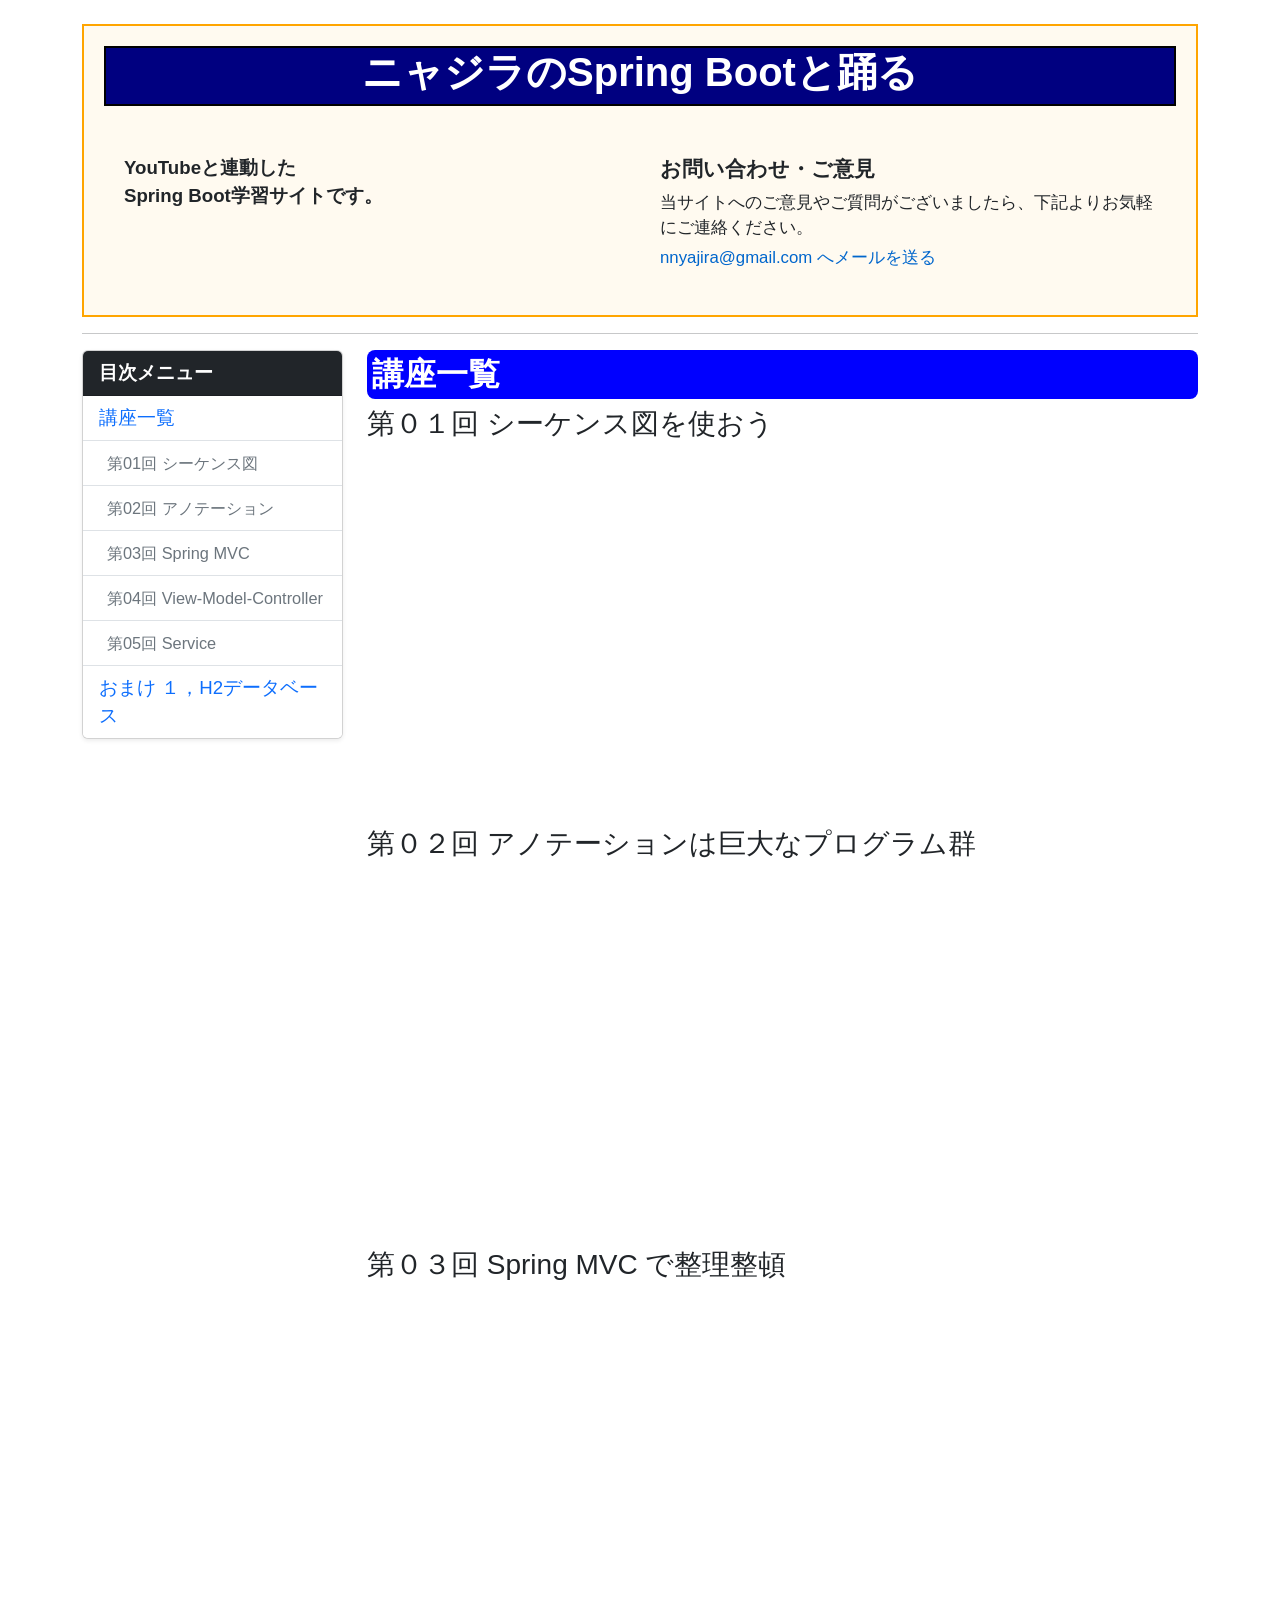
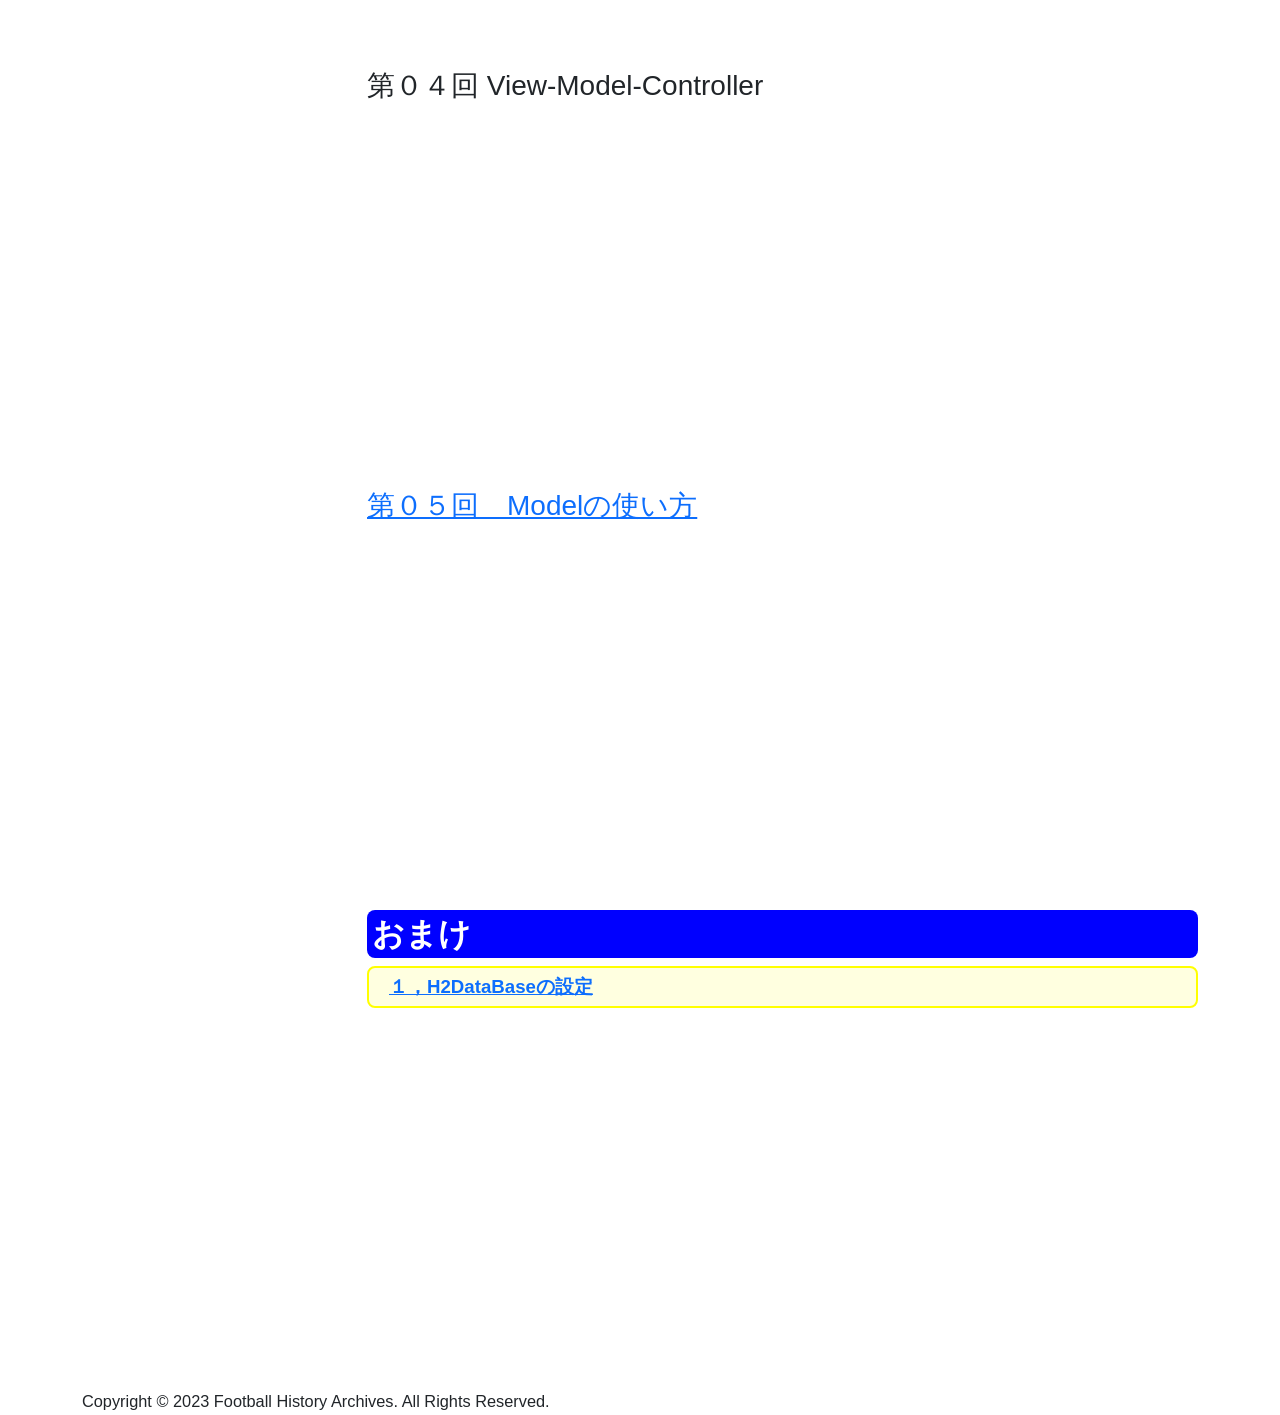
==== index.html @ a79d27ae "2026110506" ====
<!DOCTYPE html>
<html lang="ja">

<head>
	<!-- Google tag (gtag.js) -->
	<script async src="https://www.googletagmanager.com/gtag/js?id=G-5FMX1YD2TC"></script>
	<script>
		window.dataLayer = window.dataLayer || [];
		function gtag(){dataLayer.push(arguments);}
		gtag('js', new Date());
		
		gtag('config', 'G-5FMX1YD2TC');
	</script>

	<meta charset="UTF-8">
    <meta name="description" content="初心者向けSpring Boot学習サイト。YouTube動画と連動して、シーケンス図やアノテーション、Spring MVCなどを分かりやすく解説します。">
    <meta name="viewport" content="width=device-width, initial-scale=1.0">

    <title>ニャジラのSpring Bootと踊る</title>

    <!-- Bootstrap -->
    <link
        href="https://cdn.jsdelivr.net/npm/bootstrap@5.3.3/dist/css/bootstrap.min.css"
        rel="stylesheet">

    <!-- 自作CSS -->
    <link rel="stylesheet" href="CSS/style01.css">
	<link rel="stylesheet" href="./CSS/explanationDesign.css">
</head>

<body>
    <div class="container mt-4">
        <!-- 表題 -->
        <header>
			<div class="title-box">
				<h1><b>ニャジラのSpring Bootと踊る</b></h1>
			</div><br>
			<div class="header_container">
				<div class="box left-box">
					<b>YouTubeと連動した<br>
						Spring Boot学習サイトです。</b>
				</div>
				<div class="box right-box">
					<div class="header-box">
						<!-- 右端に配置するボックス -->
						<div class="contact-area">
							<b>お問い合わせ・ご意見</b>
							<p>当サイトへのご意見やご質問がございましたら、下記よりお気軽にご連絡ください。</p>
							<p>
								<a href="mailto:nnyajira@gmail.com?subject=%E3%81%8A%E5%95%8F%E3%81%8B%E3%81%84%E5%90%88%E3%82%8F%E3%81%9B&body=%E3%83%9F%E3%81%94%E6%84%8F%E8%A6%8B%E3%82%92%E3%81%8A%E6%9B%B8%E3%81%8F%E3%81%8F%E3%81%A0%E3%81%95%E3%81%84">
								nnyajira@gmail.com へメールを送る
								</a>
							</p>
						</div>
					</div>
				</div>
			</div>
        </header>

        <hr>

        <!-- ▼ ここから2カラムレイアウトに変更 -->
        <div class="row">
            
            <!-- 【左側】サイドメニュー -->
            <div class="col-md-3 mb-4">
                <div class="card shadow-sm">
                    <div class="card-header bg-dark text-white">
                        <b>目次メニュー</b>
                    </div>
                    <ul class="list-group list-group-flush">
                        <li class="list-group-item"><a href="#lectures" class="text-decoration-none">講座一覧</a></li>
                        <li class="list-group-item ps-4"><small><a href="#ch1" class="text-decoration-none text-secondary">第01回 シーケンス図</a></small></li>
                        <li class="list-group-item ps-4"><small><a href="#ch2" class="text-decoration-none text-secondary">第02回 アノテーション</a></small></li>
                        <li class="list-group-item ps-4"><small><a href="#ch3" class="text-decoration-none text-secondary">第03回 Spring MVC</a></small></li>
                        <li class="list-group-item ps-4"><small><a href="#ch4" class="text-decoration-none text-secondary">第04回 View-Model-Controller</a></small></li>
                        <li class="list-group-item ps-4"><small><a href="#ch5" class="text-decoration-none text-secondary">第05回 Service</a></small></li>
                        <li class="list-group-item"><a href="#extra" class="text-decoration-none">おまけ １，H2データベース</a></li>
                    </ul>
                </div>
            </div>

            <!-- 【右側】メインコンテンツ -->
            <div class="col-md-9">
                <div id="lectures">
                    <h2>講座一覧</h2>
                </div>

                <!-- 第01回 -->
                <div id="ch1">
                    <h3>第０１回  シーケンス図を使おう</h3>
                </div>
                <div>
                    <iframe width="560" height="315" src="https://www.youtube.com/embed/RF5SIMBWXgU" ...></iframe>
                </div><br><br>

                <!-- 第02回 -->
                <div id="ch2">
                    <h3>第０２回  アノテーションは巨大なプログラム群</h3>
                </div>
                <div>
                    <iframe width="560" height="315" src="https://www.youtube.com/embed/nE-740JDSBc" ...></iframe>
                </div><br><br>

                <!-- 第03回 -->
                <div id="ch3">
                    <h3>第０３回  Spring MVC で整理整頓</h3>
                </div>
                <div>
                    <iframe width="560" height="315" src="https://www.youtube.com/embed/kfCO4gES_y4" ...></iframe>
                </div><br><br>

                <!-- 第04回 -->
                <div id="ch4">
                    <h3>第０４回 View-Model-Controller</h3>
                </div>
                <div>
                    <iframe width="560" height="315" src="https://www.youtube.com/embed/qQiJW4dEfhY" ...></iframe>
                </div><br><br>

                <!-- 第05回 -->
                <div id="ch5">
                    <h3><a href="Chapter5/sample05.html">第０５回　Modelの使い方</a></h3>
                </div>
                <div>
                    <iframe width="560" height="315" src="https://www.youtube.com/embed/Gpr7pHsomS8" ...></iframe>
                </div><br><br>

                <!-- おまけ -->
                <div id="extra">
                    <h2>おまけ</h2>
                </div>
                <div class="flowNormal-yellow">
                    <a href="H2DataBase/H2Database.html">１，H2DataBaseの設定</a>
                </div>
                <div>
                    <iframe width="560" height="315" src="https://www.youtube.com/embed/YrC6pVGOn0Y" ...></iframe>
                </div><br><br>

            </div>

        </div>
        <!-- ▲ 2カラムレイアウトここまで -->

        <!-- ページの一番下（お問い合わせ欄） -->
        <footer>
            <small>
                Copyright © 2023 Football History Archives. All Rights Reserved.
            </small>
        </footer>
    </div>
</body>
</html>
---- CSS/style01.css ----
/*******************************************************************************
 *  全体のデザイン
 ******************************************************************************/
/*----------------------------------------------------------------------------------
* ページ全体のデザイン
*----------------------------------------------------------------------------------*/
body {
    font-family: "メイリオ", Meiryo, sans-serif;
    font-size: 14pt;
}

/*----------------------------------------------------------------------------------
* ヘッダーのデザイン
*----------------------------------------------------------------------------------*/
header {
    background-color:floralwhite;/* 背景色 */
    border: 2px solid orange;    /* 例：太さ 2px / 実線 / 黒色 */
    padding: 20px;
    width: 100%;
}

        /* ボックス（コンテナ） */
        .header-box {
            max-width: 1200px;        /* ボックスの最大幅（任意で調整してください） */
            margin: 0 auto;                /* 左右中央に配置 */
            display: flex;                     /* 内部の要素を横並びにする */
            justify-content: flex-end;  /* 中身を右端に寄せる */
            align-items: flex-start;      /* 上揃えにする場合 */
        }

        /* お問い合わせコンテンツ部分のスタイル調整（必要に応じて） */
        .contact-area {
            text-align: left; /* テキスト自体は左揃えにする場合 */
        }

        .contact-area b {
            font-size: 1.1em;
        }

        .contact-area p {
            margin: 5px 0;
            font-size: 0.9em;
        }

        .contact-area a {
            color: #0066cc;
            text-decoration: none;
        }

        .contact-area a:hover {
            text-decoration: underline;
        }

/*----------------------------------------------------------
 *  Box二等分　ボックスの中にボックスを並列して置く
 *---------------------------------------------------------*/
    /* 親コンテナ */
    .header_container {
        display: flex; /* 横並びにする */
        width: 100%;   /* 横幅いっぱいに広げる */
        /*border: 1px solid #ccc; /* 枠線（確認用） */
    }

    /* 左右のボックス共通設定 */
    .box {
        flex: 1;       /* 均等に二等分する */
        padding: 20px; /* 余白 */
        box-sizing: border-box; /* パディングを含めて幅を計算 */
    }

    /* 左のボックス（左詰め） */
    .left-box {
        text-align: left;
        /*background-color: RED; /* 背景色（確認用） */
    }

    .left-box-Blue {
        text-align: left;
        font-weight: bold; /* フォントを太字にする */
        color: blue;       /* 文字色を青にする */
        /*background-color: RED; /* 背景色（確認用） */
    }

    /* 右のボックス（右詰め） */
    .right-box {
        text-align: right;
        /*background-color: BLUE; /* 背景色（確認用） */
    }

/*----------------------------------------------------------
 *  Boxの回りの線　検証用
 *---------------------------------------------------------*/
/* 表題Box */
.title-box {
    background-color:navy;      /* 背景色 */
    color: white;               /* 文字色を青に指定 */
    font-size: 30pt;              /* 文字サイズを16pxに指定 */
    text-align: center;           /* センタリング */
    border: 2px solid #000000;  /* 例：太さ 2px / 実線 / 黒色 */
    width: 100%;                   /* 横幅を100%に指定 */
}

/* 回数Box */
.numberOfTimesBox {
    background-color:aqua;       /* 背景色 */
    color: black;                /* 文字色を黒に指定 */
    font-size: 20pt;                /* 文字サイズを16pxに指定 */
    text-align: left;               /* 左揃え */
    border: 2px solid blue;       /* 例：太さ 2px / 実線 / 青色 */
    width: 100%;                    /* 横幅を100%に指定 */
}

/* CSS */
.profile-thumb {
    width: 150px;
    height: 150px;
    object-fit: cover; /* 画像を歪ませずに指定サイズに収めるプロパティ */
}

/*h2*/
h2{
    background-color: Blue;
    color: White ;
    font-weight: bold;
    padding: 5px;
    border-radius: 8px;
}

/*-----------------------------------------------------------------------------
 *見出し
 *----------------------------------------------------------------------------*/
/*midasi2*/
.midasi2{
    font-size: 20px;
    background-color: cyan;
    color: black;
    font-weight: bold;
    padding: 5px;
    border-radius: 8px;
}

/* midasi2BlueBox */
.midasi2BlueBox{
    font-size: 20px;
    border: solid 3px blue; /*線*/
    border-radius: 8px;
    background-color: lightcyan;
    color: black;
    font-weight: bold;
    padding: 5px;
    margin-top: 20px;    /* 上の空白 */
}

/*midasi2-1*/
.midasimidasi2-1{
    font-size: 20px;
    border: solid 3px Red; /*線*/
    border-radius: 8px;
    background-color: pink;
    color: black;
    font-weight: bold;
    padding: 5px;
    margin-top: 20px;    /* 上の空白 */
}

/*midasi2Red*/
.midasiRed{
    font-size: 30px;
    border: solid 3px Red; /*線*/
    border-radius: 8px;
    background-color: pink;
    color: black;
    font-weight: bold;
    padding: 5px 0px 5px 20px;
    margin: 5px 0px 0px 5px;    /* 上の空白 */
}

/*midasi3*/
.midasi3{
    font-size: 20px;
    border: solid 3px yellow; /*線*/
    border-radius: 8px;
    background-color: lightyellow;
    color: black;
    font-weight: bold;
    padding: 5px;
    margin-top: 20px;    /* 上の空白 */
}

.midasi3Yellow{
    font-size: 20px;
    border: solid 3px yellow; /*線*/
    border-radius: 8px;
    background-color: lightyellow;
    color: black;
    font-weight: bold;
    padding: 5px;
}

/*midasi4*/
.midasi4{
    font-size: 20px;
    border: solid 3px Green; /*線*/
    border-radius: 8px;
    background-color: honeydew;
    color: black;
    font-weight: bold;
    padding: 5px;
    margin-top: 20px;    /* 上の空白 */
}

/*--------------------------------------------------------------------------------
 *ボックス
 *----------------------------------------------------------------------------*/
/*Box 赤*/
.box_red{
    border: 3px solid Red;
    background-color: floralwhite;
    font-size: 20px;
    color: Red ;
    font-weight: bold;
    padding: 5px;
    border-radius: 8px;
}

/*Box グレー*/
.box_gray{
    border: 3px solid Gray;
    background-color: whitesmoke;
    color: Black ;
    padding: 10px 0px 10px 20px;
    font-size: 12pt;
    border-radius: 8px;
}

/*ノーマルボックス*/
.box_normal{
    background-color: ivory;
    color: black;
    padding: 5px;
}

.box_textnormal{
    background-color: ivory;
    color: black;
    margin-top:5px;
    padding: 20px;
}

/* ボックス内の文字を小さくする*/
.box_mozisyou{
    font-size: 10pt;              /* 文字サイズを16pxに指定 */
    background-color: ivory;
    color: black;
    margin-top:5px;
    padding: 20px;
}

.box_Scenario{
    background-color: lightcyan;
    color: black;
    margin-top:5px;
    padding: 20px;
}

/*ノーマルボックス　写真中央*/
.box_normal_IMG{
    /* 👇ここが真ん中寄せの指定 */
    display: flex;
    justify-content: center; /* 左右の真ん中 */
    align-items: center;     /* 上下の真ん中 */
    background-color: ivory;
    padding: 5px;
}

/*-----------------------------------------------------------------------------------
 *写真
 *---------------------------------------------------------------------------------*/
.my-photo {
    border: 1px solid Black;
    width: 300px;            /* 横幅を300pxに固定 */
    height: auto;             /* 高さは比率に合わせて自動調整 */
    border-radius: 10px; /* お好みで角を丸くするなどの装飾も可能 */
}

.my-photo1200 {
    border: 1px solid Black;
    width: 1200px;            /* 横幅を1200pxに固定 */
    height: auto;             /* 高さは比率に合わせて自動調整 */
    border-radius: 10px; /* お好みで角を丸くするなどの装飾も可能 */
}
---- CSS/explanationDesign.css ----
/*============================================================
 * 解説などのボックスのデザイン
 *===========================================================*/

/*----------------------------------------*/
/* simple-box*/
/*--------------------------------------*/
.simple-box {
  border: 2px solid #3b82f6;        /* 枠線の太さ、種類、色 */
  background-color: lightyellow;    /* 背景色 */
  padding: 5px 20px;                  /* 内側の余白 */
  border-radius: 8px;                 /* 角丸 */
  color: #1e293b;                   /* 文字色 */
  font-size: 20px;                    /* フォントサイズ　10Point */
}

/*----------------------------------------*/
/* simple-box02*/
/*--------------------------------------*/
.simple-box02 {
  color: #1e293b;                 /* 文字色 */

  border: 2px solid #3b82f6;      /* 枠線の太さ、種類、色 */
  background-color: lightyellow;  /* 背景色 */
  
  padding: 10px 0 10px 10px;        /*ボックスの中のスペース  */
  margin : 10px 0;                  /*  ボックスの外の上下に10px空ける  */

  border-radius: 8px;               /* 角丸 */
}

/*----------------------------------------
 * program-box
 *--------------------------------------*/
.program-box {
  border: 2px solid #3b82f6;      /* 枠線の太さ、種類、色 */
  background-color: lightyellow;  /* 背景色 */
  padding: 10px 0px 10px 20px;     /* 内側の余白 */
  border-radius: 8px;               /* 角丸 */
  font-family: "BIZ UDGothic", "Consolas", "Courier New", monospace;
  font-size: 14pt;                  /* フォントサイズ */
}

 /*----------------------------------------
 * flow-box
 *--------------------------------------*/
.flow-box {
  border: 2px solid #3b82f6;      /* 枠線の太さ、種類、色 */
  background-color: aliceblue;    /* 背景色 */
  padding: 20px;                    /* 内側の余白 */
  border-radius: 8px;               /* 角丸 */
  color: #1e293b;                 /* 文字色 */
  font-size: 19px;                /* フォントサイズ　10Point */
}

.flow8pt-box {
  border: 2px solid #3b82f6;      /* 枠線の太さ、種類、色 */
  background-color: aliceblue;    /* 背景色 */
  padding: 20px;                    /* 内側の余白 */
  border-radius: 8px;               /* 角丸 */
  color: #1e293b;                 /* 文字色 */
  font-size: 11px;                /* フォントサイズ　10Point */
}

.flow9pt-box {
  border: 2px solid #3b82f6;      /* 枠線の太さ、種類、色 */
  background-color: aliceblue;    /* 背景色 */
  padding: 20px;                    /* 内側の余白 */
  border-radius: 8px;               /* 角丸 */
  color: #1e293b;                 /* 文字色 */
  font-size: 12px;                /* フォントサイズ　10Point */
}

.flowNormal-box {
  border: 2px solid #3b82f6;      /* 枠線の太さ、種類、色 */
  background-color: aliceblue;    /* 背景色 */
  padding: 10px;                    /* 内側の余白 */
  border-radius: 8px;               /* 角丸 */
  color: #1e293b;                 /* 文字色 */
}

/*** Gray Box ***/
.flowNormal-Graybox {
  border: 2px solid gray;         /* 枠線の太さ、種類、色 */
  background-color: lightgray;    /* 背景色 */
  padding: 10px;                    /* 内側の余白 */
  margin: 10px;                     /*  ボックスの外の上下に10px空ける  */
  border-radius: 8px;               /* 角丸 */
  color: #1e293b;                 /* 文字色 */
}

/*----------------------------------------
 * 青のボックス
 *--------------------------------------*/
.bluebox {
  border: 2px solid #3b82f6;      /* 枠線の太さ、種類、色 */
  background-color: aliceblue;    /* 背景色 */
  padding: 5px;                     /* 内側の余白 */
  border-radius: 8px;               /* 角丸 */
  color: #1e293b;                 /* 文字色 */
  font-weight: bold;
  font-size: 16pt;                  /* フォントサイズ　10Point */
}

/*----------------------------------------
 * 緑のボックス
 *--------------------------------------*/
.flowNormal-greenbox {
  border: 2px solid green;      /* 枠線の太さ、種類、色 */
  background-color: honeydew;    /* 背景色 */
  padding: 10px;                    /* 内側の余白 */
  border-radius: 8px;               /* 角丸 */
  color: #1e293b;                 /* 文字色 */
}

/*----------------------------------------
 * 黄色のボックス
 *--------------------------------------*/
.flowNormal-yellow {
  border: 2px solid yellow;       /* 枠線の太さ、種類、色 */
  background-color: lightyellow;  /* 背景色 */
  padding: 5px 5px 5px 20px;        /* 内側の余白 */
  border-radius: 8px;               /* 角丸 */
  color: Black;                   /* 文字色 */
  font-weight: bold;
}

/*============================================================
 * 文字装飾
 *===========================================================*/
/* 文字赤 */
 .red-bold-text {
  color: red;        /* 文字色を赤にする */
  font-weight: bold; /* 文字を太字にする */
}

/* 文字青 */
 .blue-bold-text {
  color: blue;        /* 文字色を赤にする */
  font-weight: bold; /* 文字を太字にする */
}

/* 文字緑 */
 .green-bold-text {
  color: green;        /* 文字色を赤にする */
  font-weight: bold; /* 文字を太字にする */
}
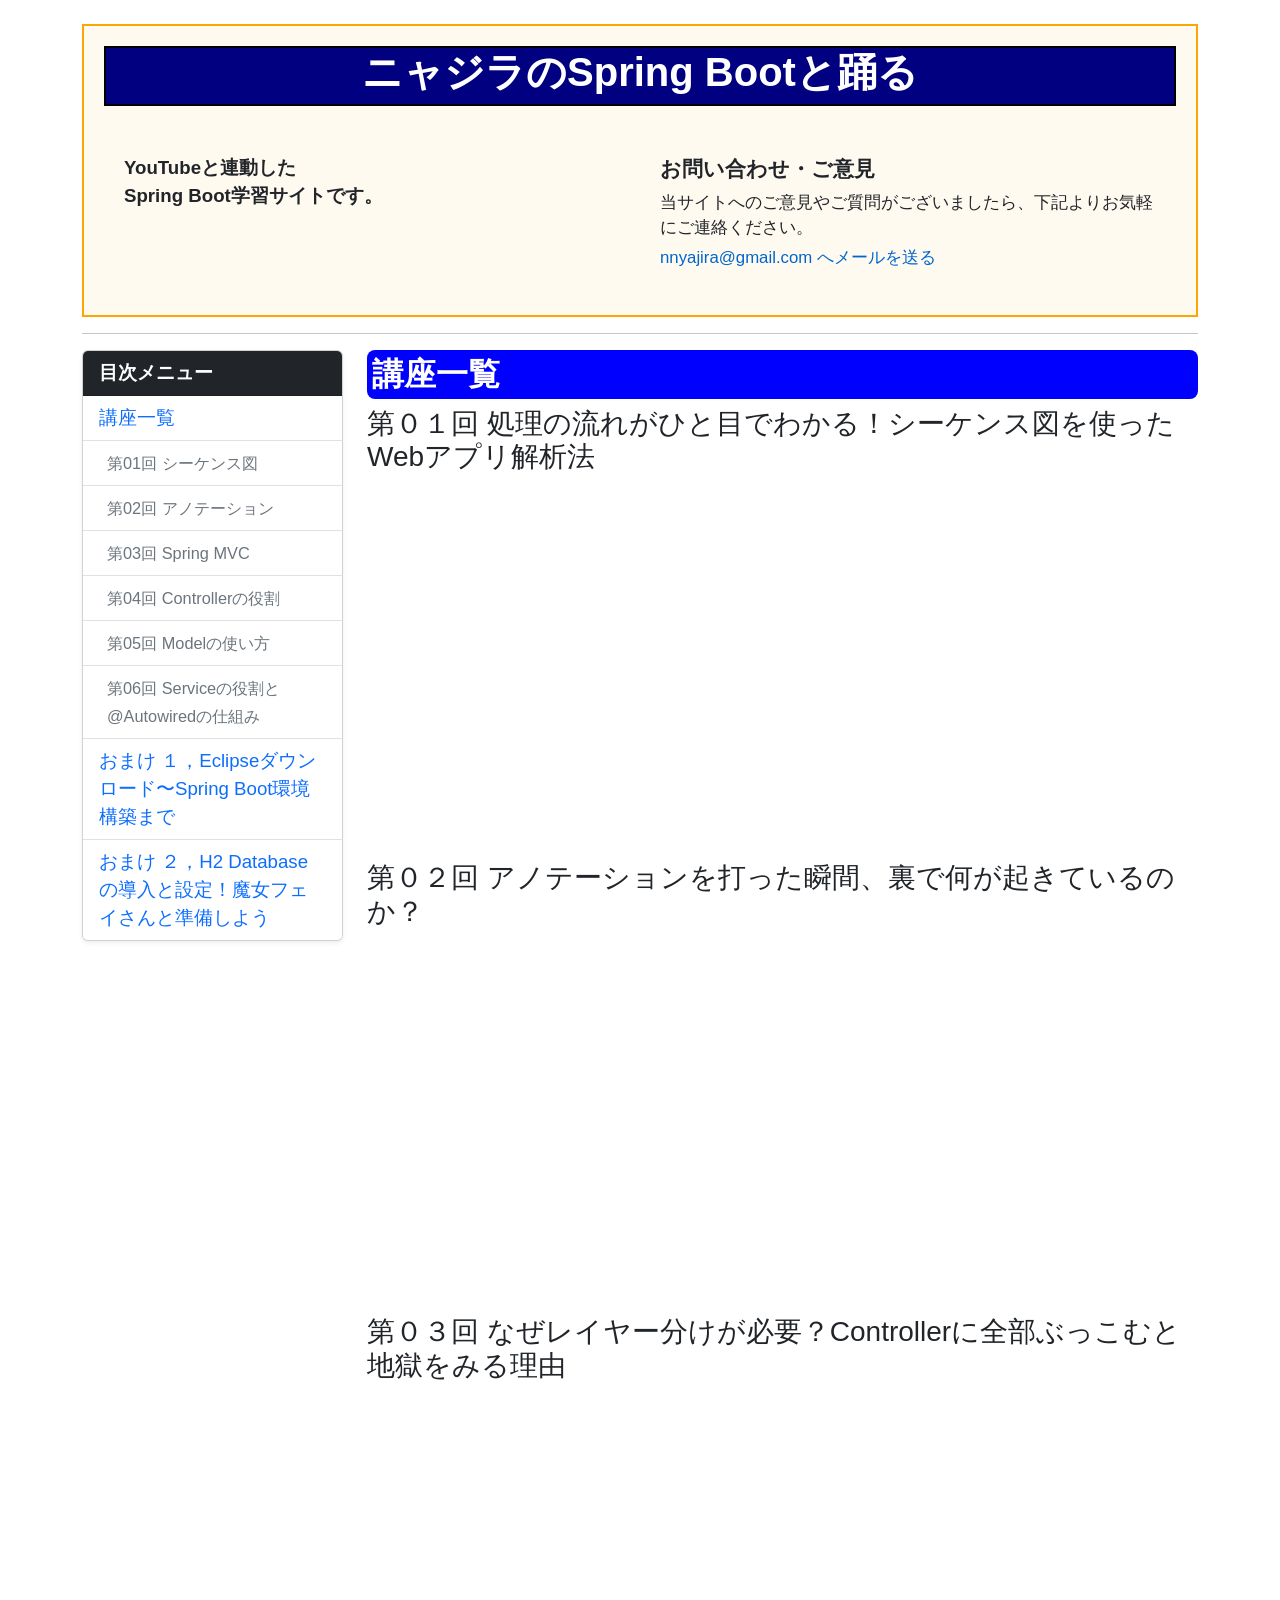
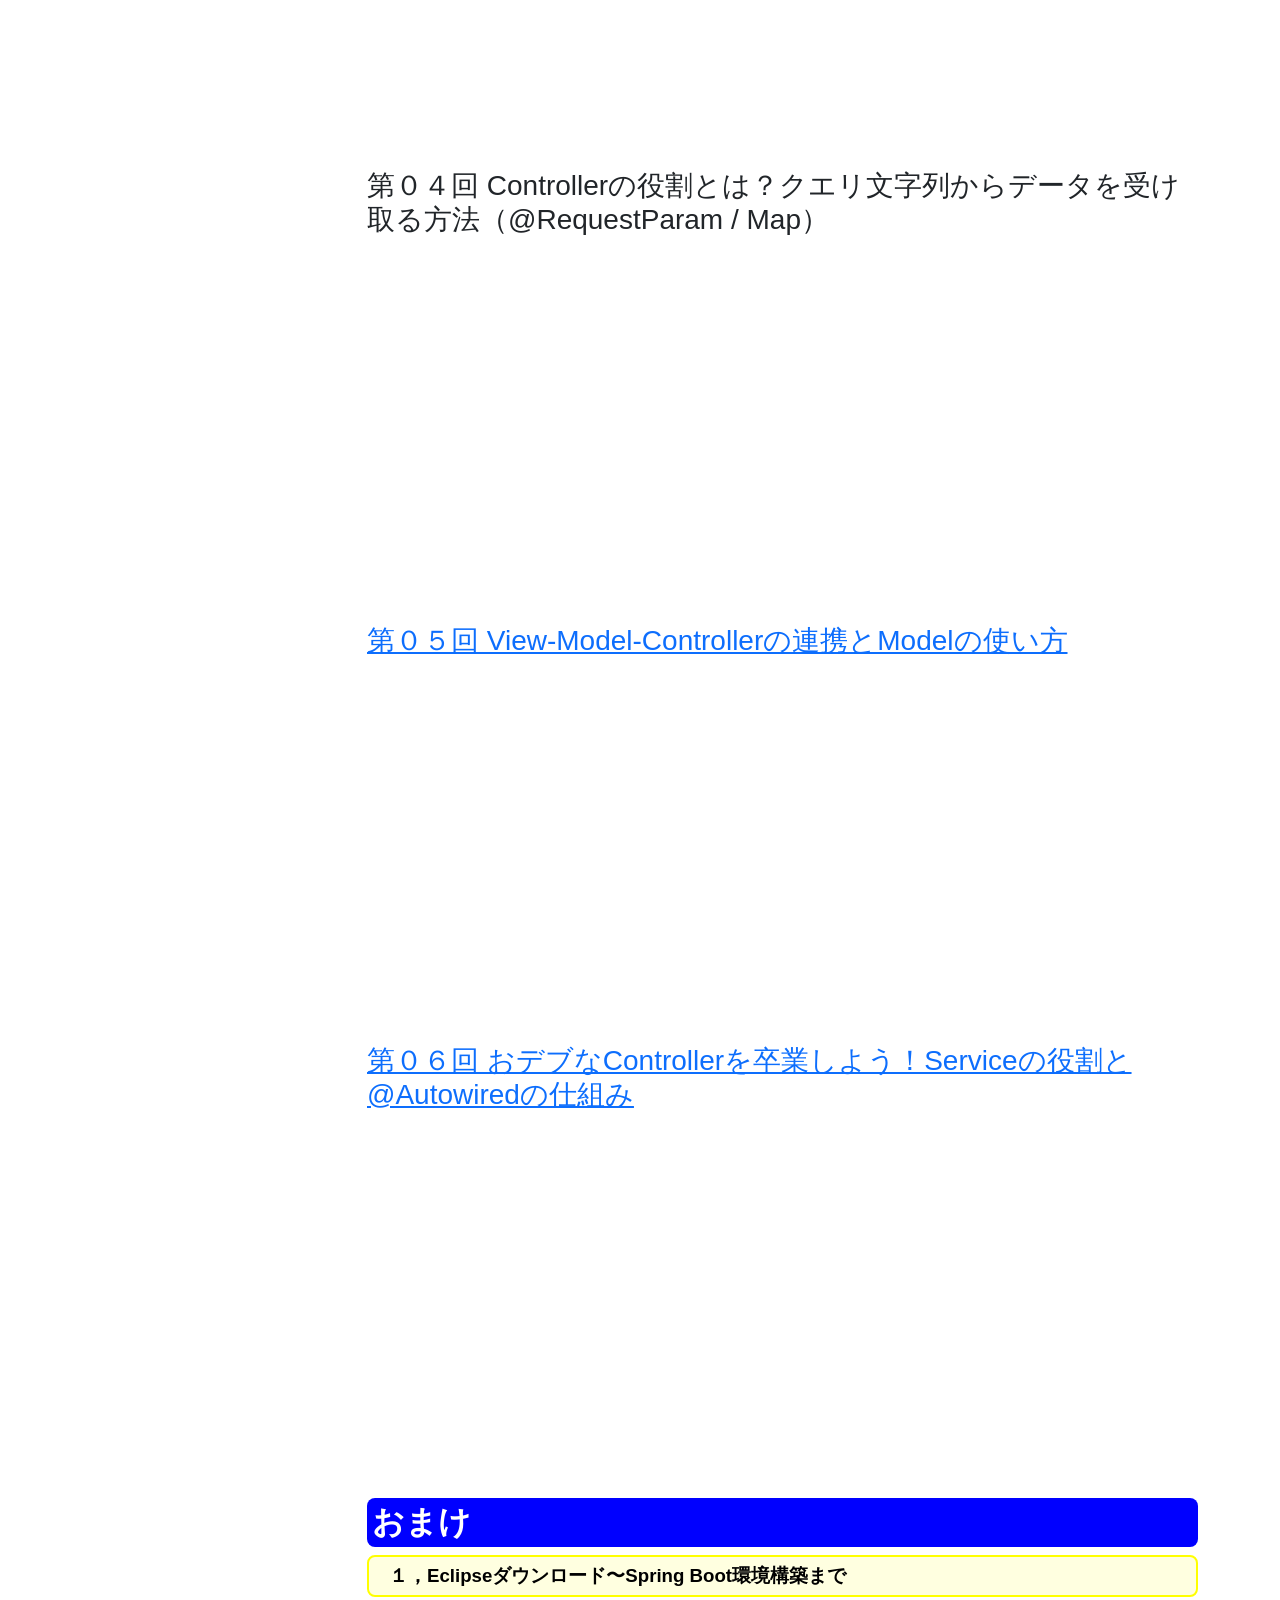
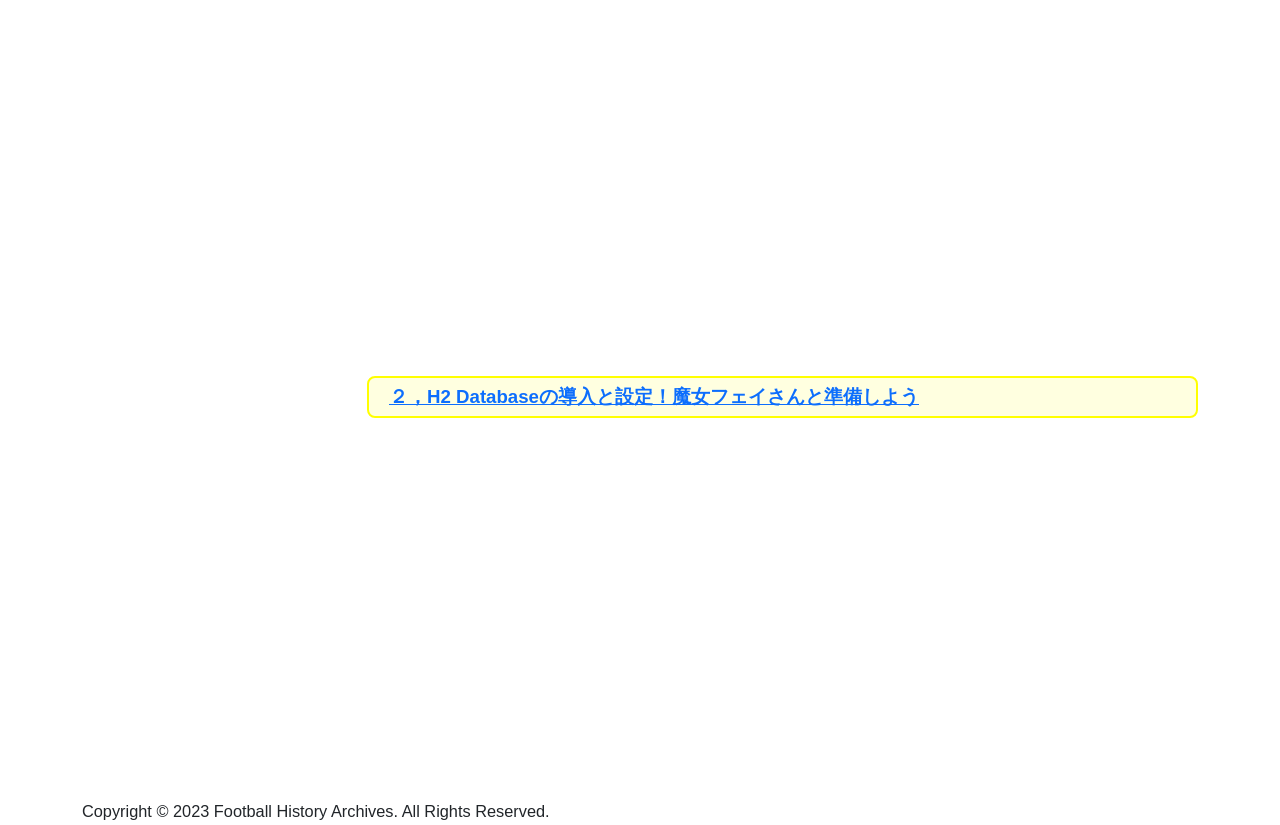
==== commit 4d878c1e: "2026110506" ====
--- a/index.html
+++ b/index.html
@@ -73,9 +73,11 @@
                         <li class="list-group-item ps-4"><small><a href="#ch1" class="text-decoration-none text-secondary">第01回 シーケンス図</a></small></li>
                         <li class="list-group-item ps-4"><small><a href="#ch2" class="text-decoration-none text-secondary">第02回 アノテーション</a></small></li>
                         <li class="list-group-item ps-4"><small><a href="#ch3" class="text-decoration-none text-secondary">第03回 Spring MVC</a></small></li>
-                        <li class="list-group-item ps-4"><small><a href="#ch4" class="text-decoration-none text-secondary">第04回 View-Model-Controller</a></small></li>
-                        <li class="list-group-item ps-4"><small><a href="#ch5" class="text-decoration-none text-secondary">第05回 Service</a></small></li>
-                        <li class="list-group-item"><a href="#extra" class="text-decoration-none">おまけ １，H2データベース</a></li>
+                        <li class="list-group-item ps-4"><small><a href="#ch4" class="text-decoration-none text-secondary">第04回 Controllerの役割</a></small></li>
+                        <li class="list-group-item ps-4"><small><a href="#ch5" class="text-decoration-none text-secondary">第05回 Modelの使い方</a></small></li>
+                        <li class="list-group-item ps-4"><small><a href="#ch6" class="text-decoration-none text-secondary">第06回 Serviceの役割と@Autowiredの仕組み</a></small></li>
+                        <li class="list-group-item"><a href="#extra1" class="text-decoration-none">おまけ １，Eclipseダウンロード〜Spring Boot環境構築まで</a></li>
+                        <li class="list-group-item"><a href="#extra2" class="text-decoration-none">おまけ ２，H2 Databaseの導入と設定！魔女フェイさんと準備しよう</a></li>
                     </ul>
                 </div>
             </div>
@@ -88,7 +90,7 @@
 
                 <!-- 第01回 -->
                 <div id="ch1">
-                    <h3>第０１回  シーケンス図を使おう</h3>
+                    <h3>第０１回  処理の流れがひと目でわかる！シーケンス図を使ったWebアプリ解析法</h3>
                 </div>
                 <div>
                     <iframe width="560" height="315" src="https://www.youtube.com/embed/RF5SIMBWXgU" ...></iframe>
@@ -96,7 +98,7 @@
 
                 <!-- 第02回 -->
                 <div id="ch2">
-                    <h3>第０２回  アノテーションは巨大なプログラム群</h3>
+                    <h3>第０２回  アノテーションを打った瞬間、裏で何が起きているのか？</h3>
                 </div>
                 <div>
                     <iframe width="560" height="315" src="https://www.youtube.com/embed/nE-740JDSBc" ...></iframe>
@@ -104,7 +106,7 @@
 
                 <!-- 第03回 -->
                 <div id="ch3">
-                    <h3>第０３回  Spring MVC で整理整頓</h3>
+                    <h3>第０３回  なぜレイヤー分けが必要？Controllerに全部ぶっこむと地獄をみる理由</h3>
                 </div>
                 <div>
                     <iframe width="560" height="315" src="https://www.youtube.com/embed/kfCO4gES_y4" ...></iframe>
@@ -112,26 +114,43 @@
 
                 <!-- 第04回 -->
                 <div id="ch4">
-                    <h3>第０４回 View-Model-Controller</h3>
+                    <h3>第０４回 Controllerの役割とは？クエリ文字列からデータを受け取る方法（@RequestParam / Map）</h3>
+                </div>
+                <div>
+                    <iframe width="560" height="315" src="https://www.youtube.com/embed/e11XZj2pjyY"></iframe>
+                </div><br><br>
+
+                <!-- 第05回 -->
+                <div id="ch5">
+                    <h3><a href="Chapter5/sample05.html">第０５回 View-Model-Controllerの連携とModelの使い方</a></h3>
                 </div>
                 <div>
                     <iframe width="560" height="315" src="https://www.youtube.com/embed/qQiJW4dEfhY" ...></iframe>
                 </div><br><br>
 
-                <!-- 第05回 -->
-                <div id="ch5">
-                    <h3><a href="Chapter5/sample05.html">第０５回　Modelの使い方</a></h3>
+                <!-- 第06回 -->
+                <div id="ch6">
+                    <h3><a href="Chapter6/chapter06.html">第０６回 おデブなControllerを卒業しよう！Serviceの役割と@Autowiredの仕組み</a></h3>
                 </div>
                 <div>
                     <iframe width="560" height="315" src="https://www.youtube.com/embed/Gpr7pHsomS8" ...></iframe>
                 </div><br><br>
 
                 <!-- おまけ -->
-                <div id="extra">
-                    <h2>おまけ</h2>
-                </div>
+                <h2>おまけ</h2>
+
+                <div id="extra1">
+                    <div class="flowNormal-yellow">
+                        １，Eclipseダウンロード〜Spring Boot環境構築まで
+                    </div>
+                    <div>
+                        <iframe width="560" height="315" src="https://www.youtube.com/embed/wp7h9DPAWVU" ...></iframe>
+                    </div>
+                </div><br><br>
+
+                <div id="extra2">
                 <div class="flowNormal-yellow">
-                    <a href="H2DataBase/H2Database.html">１，H2DataBaseの設定</a>
+                    <a href="H2DataBase/H2Database.html">２，H2 Databaseの導入と設定！魔女フェイさんと準備しよう</a>
                 </div>
                 <div>
                     <iframe width="560" height="315" src="https://www.youtube.com/embed/YrC6pVGOn0Y" ...></iframe>
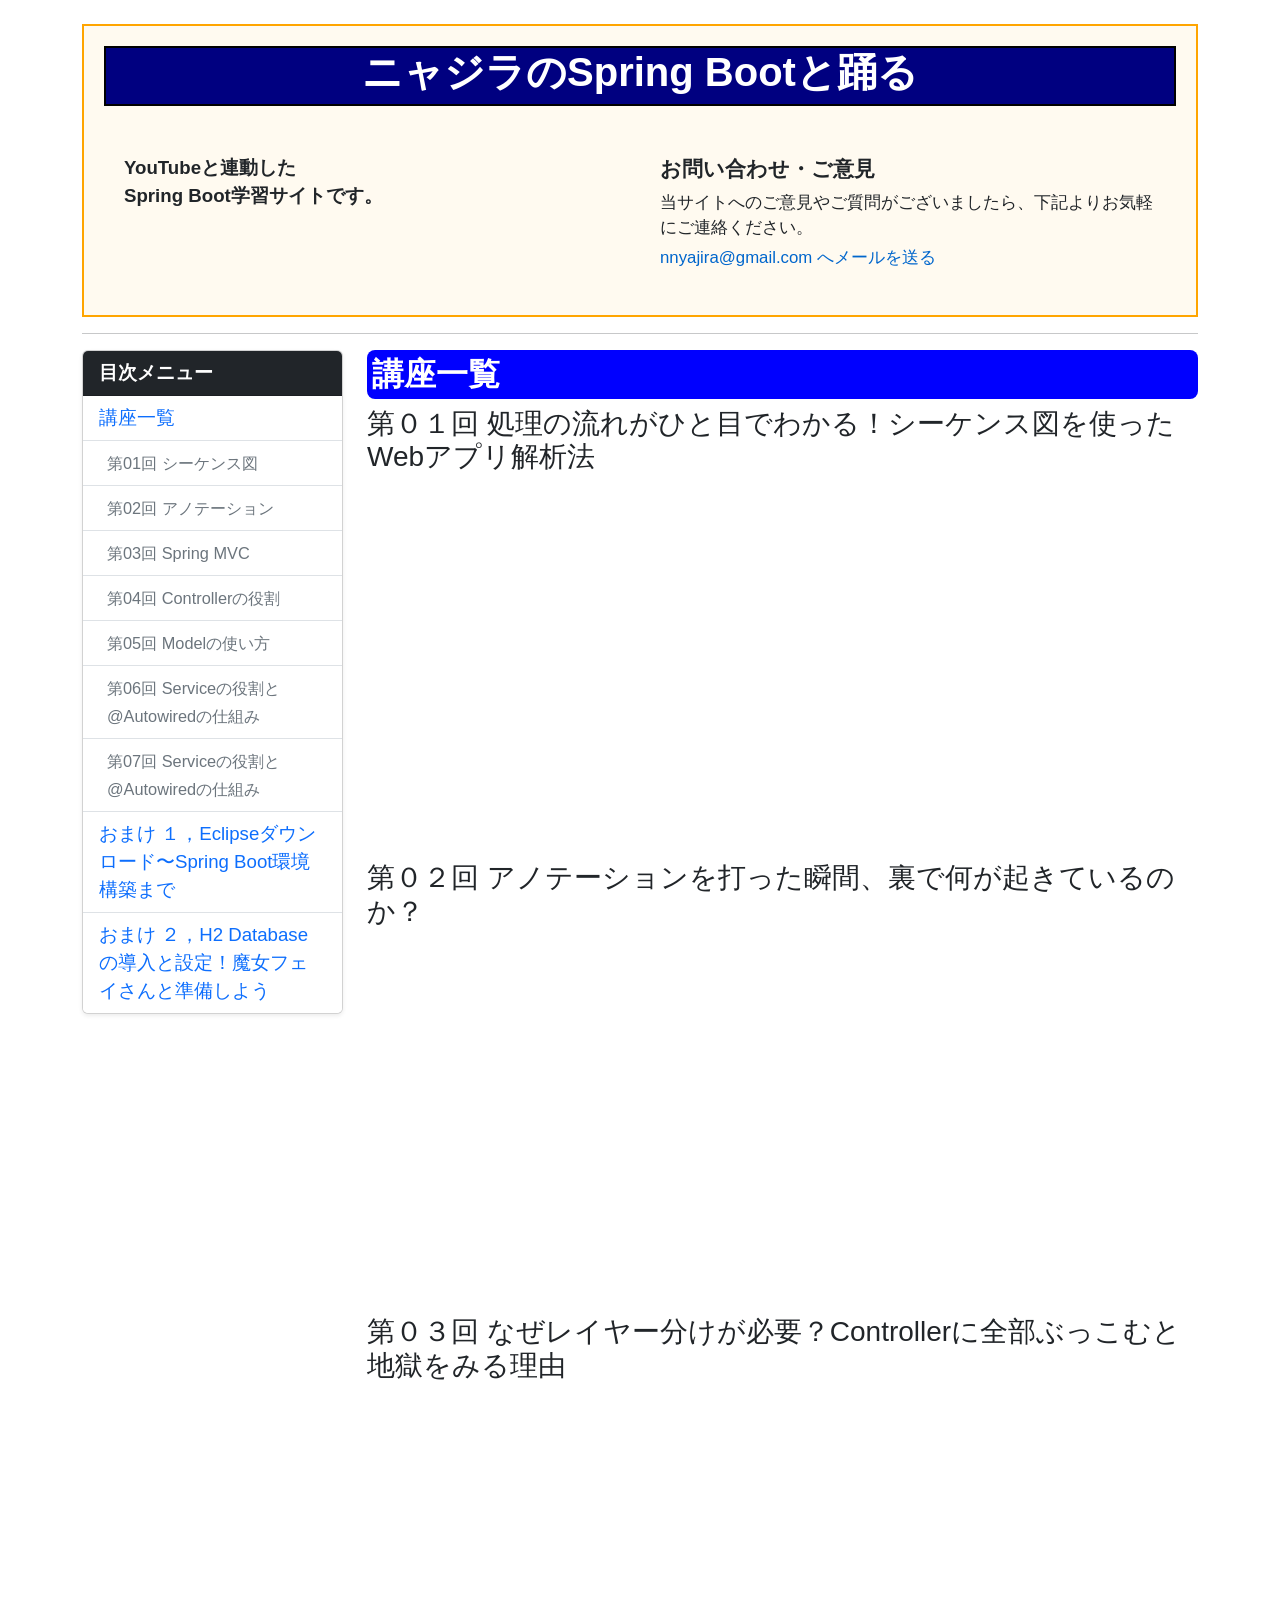
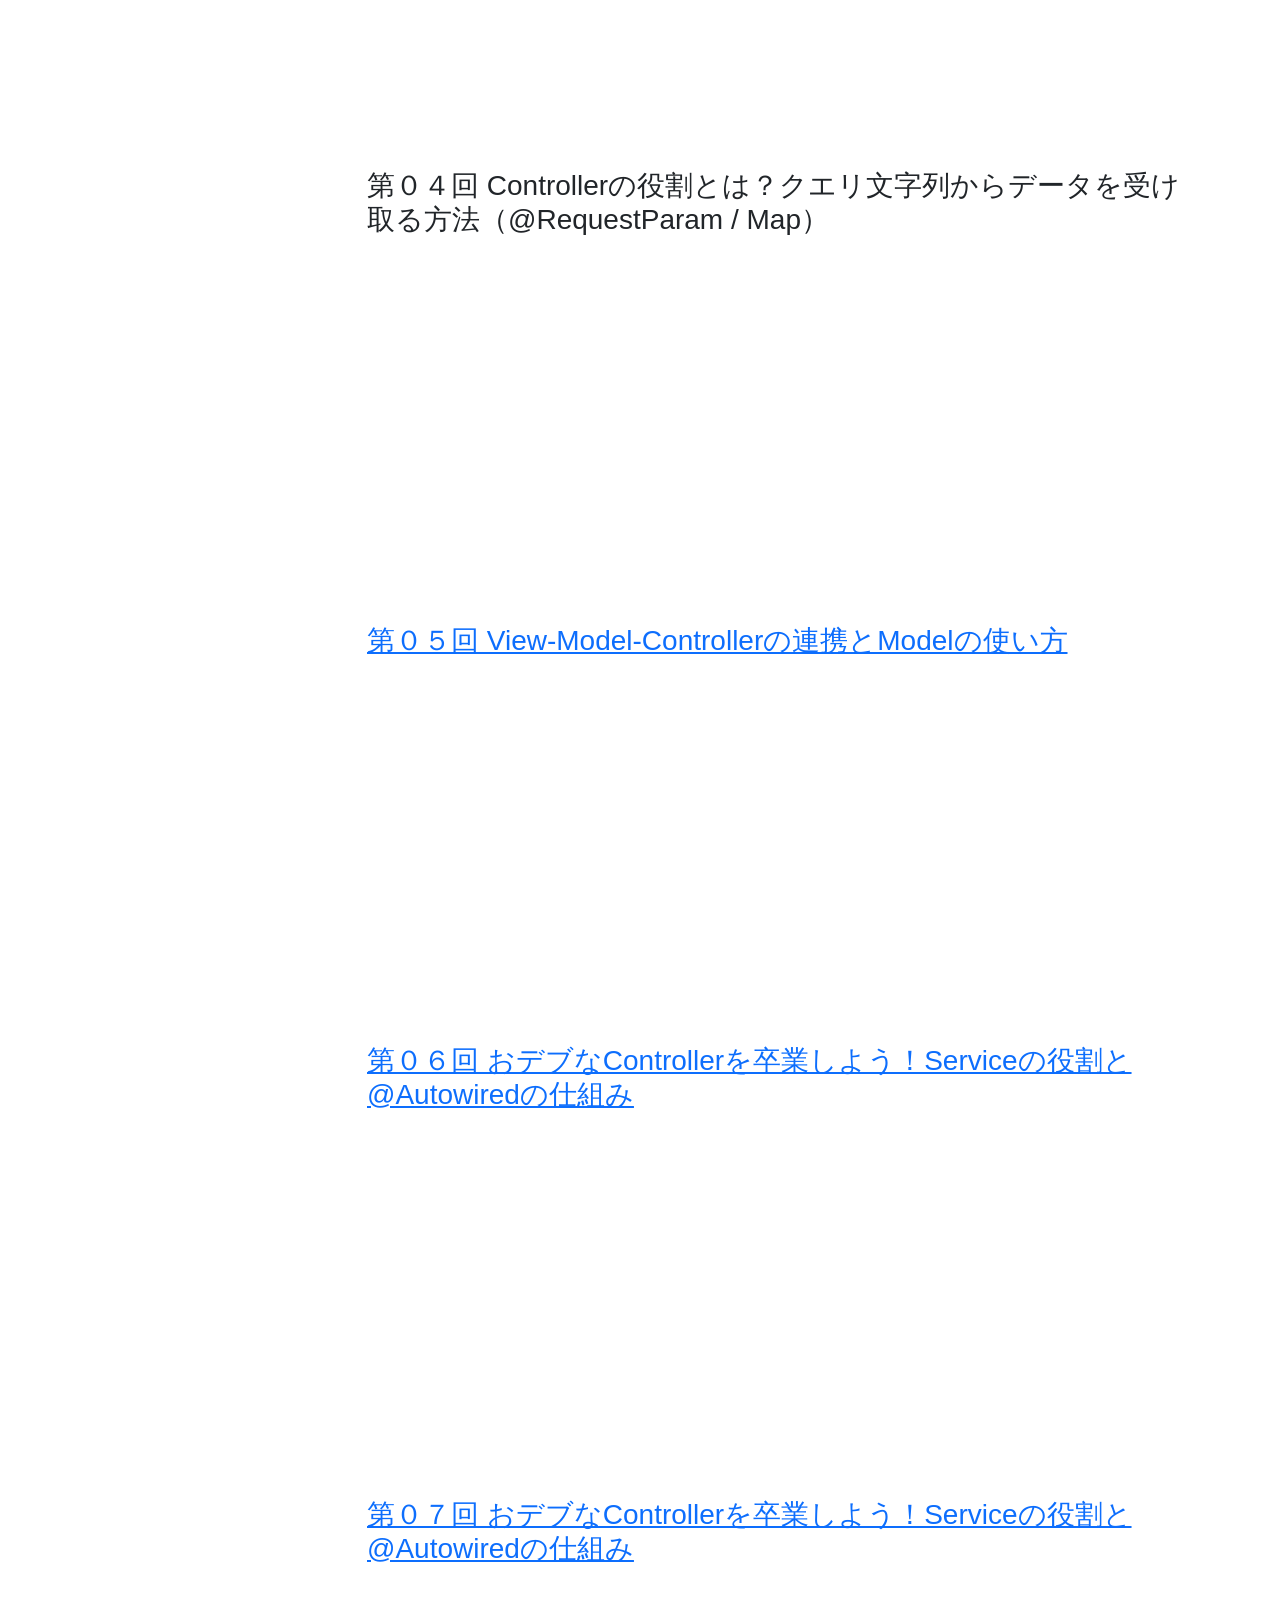
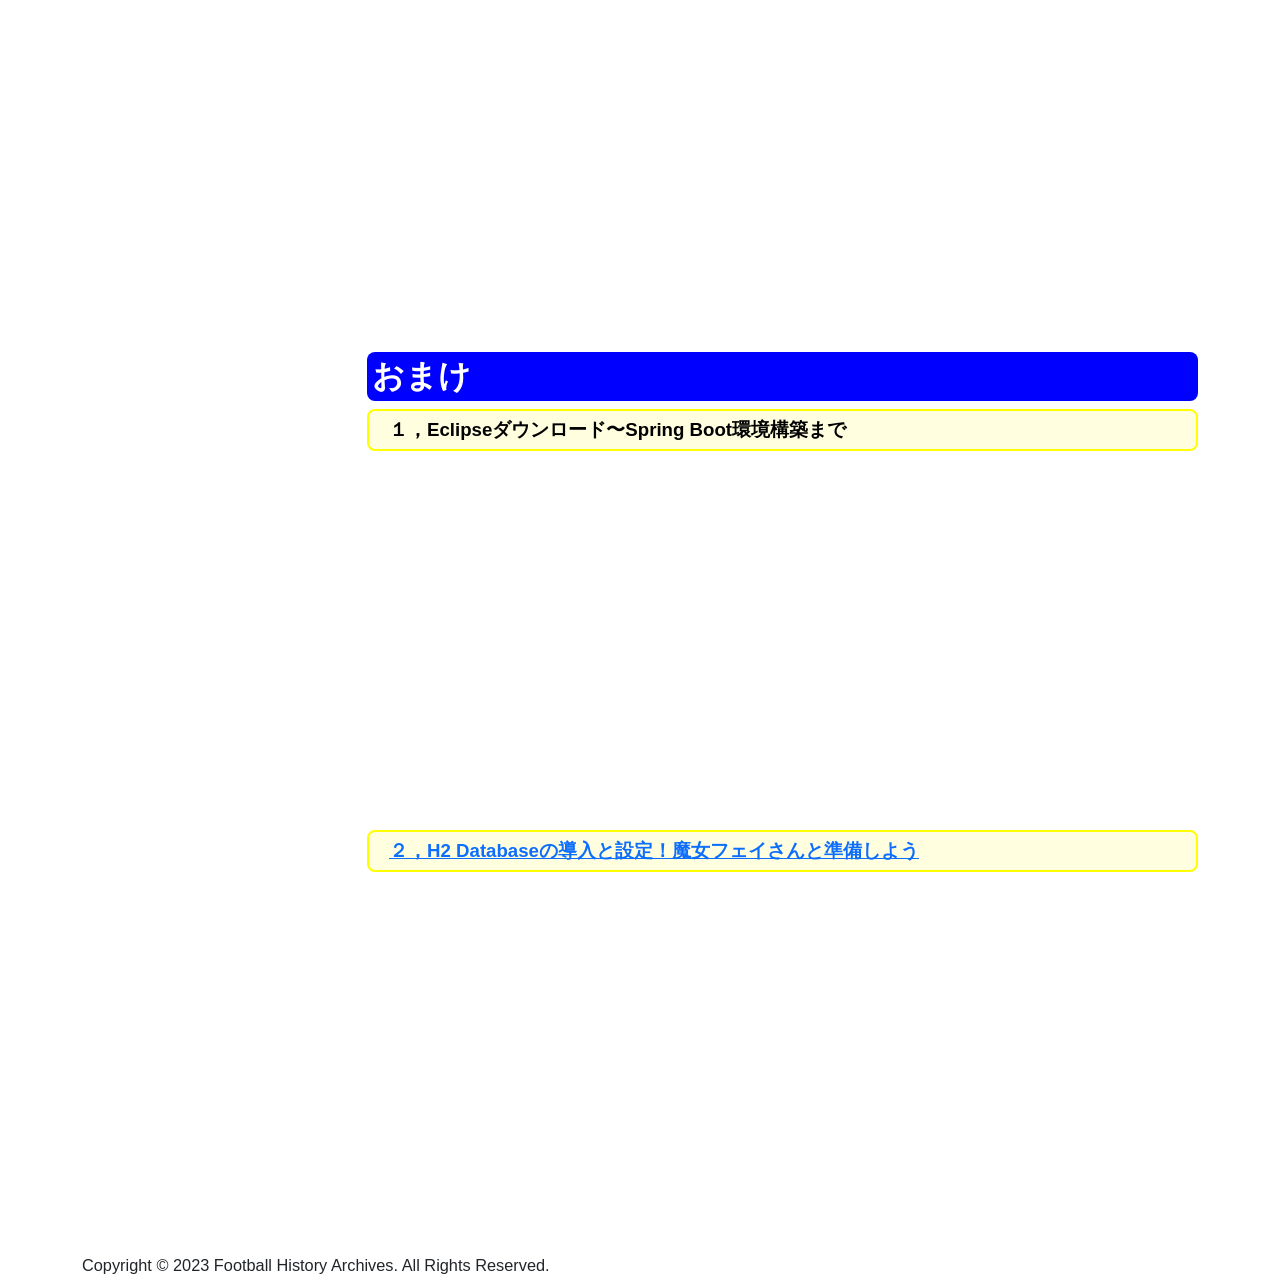
==== commit 5d250a94: "2026110801" ====
--- a/index.html
+++ b/index.html
@@ -76,6 +76,7 @@
                         <li class="list-group-item ps-4"><small><a href="#ch4" class="text-decoration-none text-secondary">第04回 Controllerの役割</a></small></li>
                         <li class="list-group-item ps-4"><small><a href="#ch5" class="text-decoration-none text-secondary">第05回 Modelの使い方</a></small></li>
                         <li class="list-group-item ps-4"><small><a href="#ch6" class="text-decoration-none text-secondary">第06回 Serviceの役割と@Autowiredの仕組み</a></small></li>
+                        <li class="list-group-item ps-4"><small><a href="#ch7" class="text-decoration-none text-secondary">第07回 Serviceの役割と@Autowiredの仕組み</a></small></li>
                         <li class="list-group-item"><a href="#extra1" class="text-decoration-none">おまけ １，Eclipseダウンロード〜Spring Boot環境構築まで</a></li>
                         <li class="list-group-item"><a href="#extra2" class="text-decoration-none">おまけ ２，H2 Databaseの導入と設定！魔女フェイさんと準備しよう</a></li>
                     </ul>
@@ -136,6 +137,14 @@
                     <iframe width="560" height="315" src="https://www.youtube.com/embed/Gpr7pHsomS8" ...></iframe>
                 </div><br><br>
 
+                <!-- 第07回 -->
+                <div id="ch7">
+                    <h3><a href="Chapter7/Chapter7.html">第０７回 おデブなControllerを卒業しよう！Serviceの役割と@Autowiredの仕組み</a></h3>
+                </div>
+                <div>
+                    <iframe width="560" height="315" src="https://www.youtube.com/embed/Gpr7pHsomS8" ...></iframe>
+                </div><br><br>
+
                 <!-- おまけ -->
                 <h2>おまけ</h2>
 
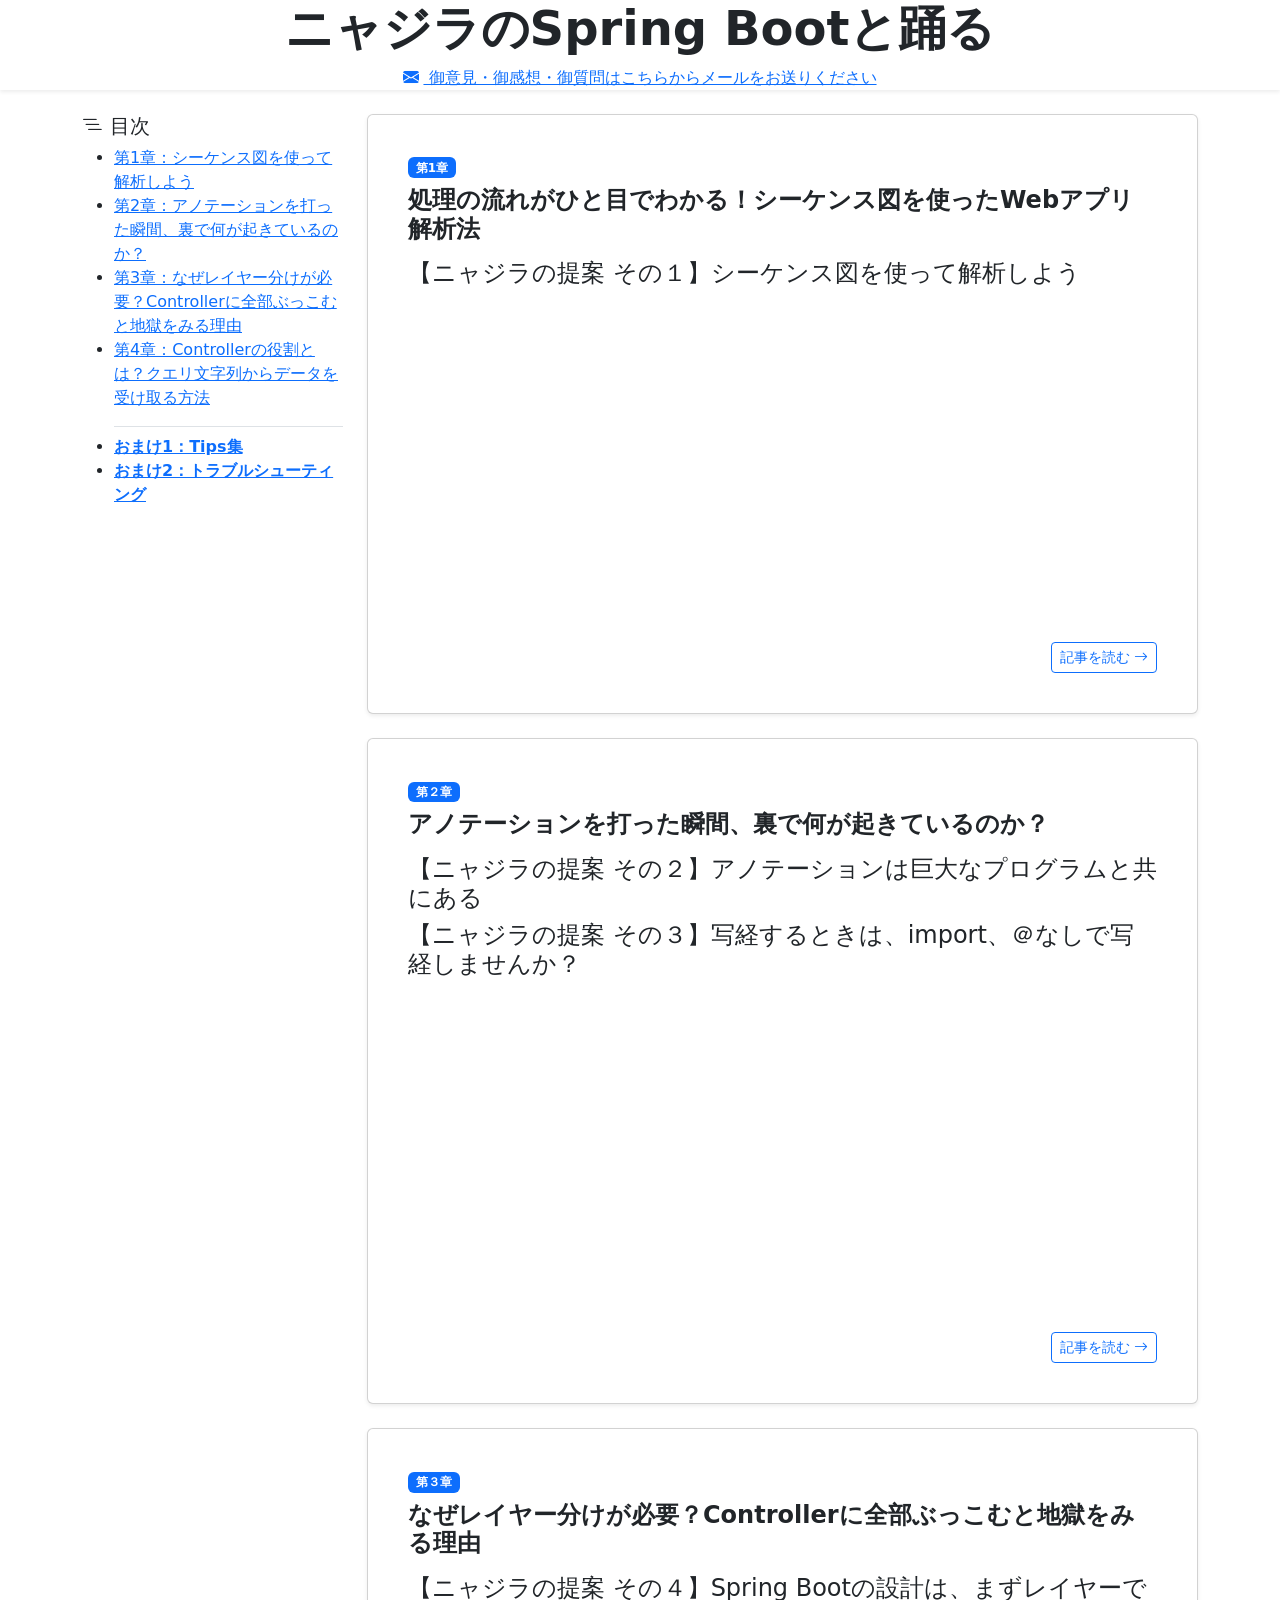
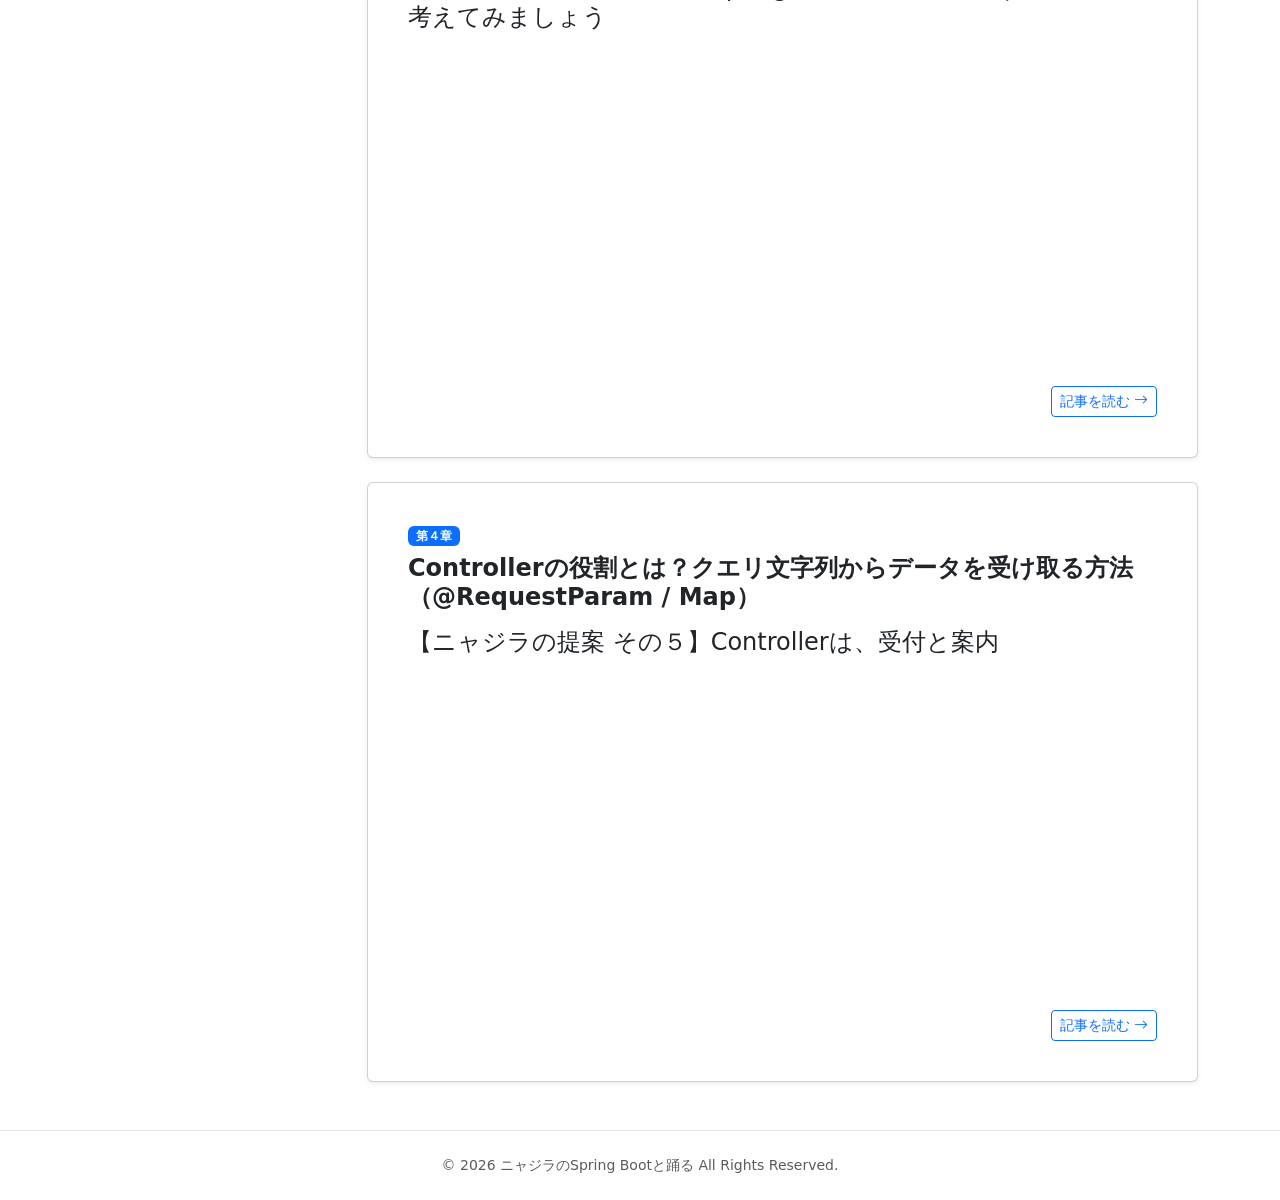
==== commit cfc73b63: "2026111502" ====
--- a/index.html
+++ b/index.html
@@ -1,181 +1,172 @@
-<!DOCTYPE html>
-<html lang="ja">
-
-<head>
-	<!-- Google tag (gtag.js) -->
-	<script async src="https://www.googletagmanager.com/gtag/js?id=G-5FMX1YD2TC"></script>
-	<script>
-		window.dataLayer = window.dataLayer || [];
-		function gtag(){dataLayer.push(arguments);}
-		gtag('js', new Date());
-		
-		gtag('config', 'G-5FMX1YD2TC');
-	</script>
-
-	<meta charset="UTF-8">
-    <meta name="description" content="初心者向けSpring Boot学習サイト。YouTube動画と連動して、シーケンス図やアノテーション、Spring MVCなどを分かりやすく解説します。">
-    <meta name="viewport" content="width=device-width, initial-scale=1.0">
-
-    <title>ニャジラのSpring Bootと踊る</title>
-
-    <!-- Bootstrap -->
-    <link
-        href="https://cdn.jsdelivr.net/npm/bootstrap@5.3.3/dist/css/bootstrap.min.css"
-        rel="stylesheet">
-
-    <!-- 自作CSS -->
-    <link rel="stylesheet" href="CSS/style01.css">
-	<link rel="stylesheet" href="./CSS/explanationDesign.css">
-</head>
-
-<body>
-    <div class="container mt-4">
-        <!-- 表題 -->
-        <header>
-			<div class="title-box">
-				<h1><b>ニャジラのSpring Bootと踊る</b></h1>
-			</div><br>
-			<div class="header_container">
-				<div class="box left-box">
-					<b>YouTubeと連動した<br>
-						Spring Boot学習サイトです。</b>
-				</div>
-				<div class="box right-box">
-					<div class="header-box">
-						<!-- 右端に配置するボックス -->
-						<div class="contact-area">
-							<b>お問い合わせ・ご意見</b>
-							<p>当サイトへのご意見やご質問がございましたら、下記よりお気軽にご連絡ください。</p>
-							<p>
-								<a href="mailto:nnyajira@gmail.com?subject=%E3%81%8A%E5%95%8F%E3%81%8B%E3%81%84%E5%90%88%E3%82%8F%E3%81%9B&body=%E3%83%9F%E3%81%94%E6%84%8F%E8%A6%8B%E3%82%92%E3%81%8A%E6%9B%B8%E3%81%8F%E3%81%8F%E3%81%A0%E3%81%95%E3%81%84">
-								nnyajira@gmail.com へメールを送る
-								</a>
-							</p>
-						</div>
-					</div>
-				</div>
-			</div>
-        </header>
-
-        <hr>
-
-        <!-- ▼ ここから2カラムレイアウトに変更 -->
-        <div class="row">
-            
-            <!-- 【左側】サイドメニュー -->
-            <div class="col-md-3 mb-4">
-                <div class="card shadow-sm">
-                    <div class="card-header bg-dark text-white">
-                        <b>目次メニュー</b>
-                    </div>
-                    <ul class="list-group list-group-flush">
-                        <li class="list-group-item"><a href="#lectures" class="text-decoration-none">講座一覧</a></li>
-                        <li class="list-group-item ps-4"><small><a href="#ch1" class="text-decoration-none text-secondary">第01回 シーケンス図</a></small></li>
-                        <li class="list-group-item ps-4"><small><a href="#ch2" class="text-decoration-none text-secondary">第02回 アノテーション</a></small></li>
-                        <li class="list-group-item ps-4"><small><a href="#ch3" class="text-decoration-none text-secondary">第03回 Spring MVC</a></small></li>
-                        <li class="list-group-item ps-4"><small><a href="#ch4" class="text-decoration-none text-secondary">第04回 Controllerの役割</a></small></li>
-                        <li class="list-group-item ps-4"><small><a href="#ch5" class="text-decoration-none text-secondary">第05回 Modelの使い方</a></small></li>
-                        <li class="list-group-item ps-4"><small><a href="#ch6" class="text-decoration-none text-secondary">第06回 Serviceの役割と@Autowiredの仕組み</a></small></li>
-                        <li class="list-group-item ps-4"><small><a href="#ch7" class="text-decoration-none text-secondary">第07回 Serviceの役割と@Autowiredの仕組み</a></small></li>
-                        <li class="list-group-item"><a href="#extra1" class="text-decoration-none">おまけ １，Eclipseダウンロード〜Spring Boot環境構築まで</a></li>
-                        <li class="list-group-item"><a href="#extra2" class="text-decoration-none">おまけ ２，H2 Databaseの導入と設定！魔女フェイさんと準備しよう</a></li>
-                    </ul>
-                </div>
-            </div>
-
-            <!-- 【右側】メインコンテンツ -->
-            <div class="col-md-9">
-                <div id="lectures">
-                    <h2>講座一覧</h2>
-                </div>
-
-                <!-- 第01回 -->
-                <div id="ch1">
-                    <h3>第０１回  処理の流れがひと目でわかる！シーケンス図を使ったWebアプリ解析法</h3>
-                </div>
-                <div>
-                    <iframe width="560" height="315" src="https://www.youtube.com/embed/RF5SIMBWXgU" ...></iframe>
-                </div><br><br>
-
-                <!-- 第02回 -->
-                <div id="ch2">
-                    <h3>第０２回  アノテーションを打った瞬間、裏で何が起きているのか？</h3>
-                </div>
-                <div>
-                    <iframe width="560" height="315" src="https://www.youtube.com/embed/nE-740JDSBc" ...></iframe>
-                </div><br><br>
-
-                <!-- 第03回 -->
-                <div id="ch3">
-                    <h3>第０３回  なぜレイヤー分けが必要？Controllerに全部ぶっこむと地獄をみる理由</h3>
-                </div>
-                <div>
-                    <iframe width="560" height="315" src="https://www.youtube.com/embed/kfCO4gES_y4" ...></iframe>
-                </div><br><br>
-
-                <!-- 第04回 -->
-                <div id="ch4">
-                    <h3>第０４回 Controllerの役割とは？クエリ文字列からデータを受け取る方法（@RequestParam / Map）</h3>
-                </div>
-                <div>
-                    <iframe width="560" height="315" src="https://www.youtube.com/embed/e11XZj2pjyY"></iframe>
-                </div><br><br>
-
-                <!-- 第05回 -->
-                <div id="ch5">
-                    <h3><a href="Chapter5/sample05.html">第０５回 View-Model-Controllerの連携とModelの使い方</a></h3>
-                </div>
-                <div>
-                    <iframe width="560" height="315" src="https://www.youtube.com/embed/qQiJW4dEfhY" ...></iframe>
-                </div><br><br>
-
-                <!-- 第06回 -->
-                <div id="ch6">
-                    <h3><a href="Chapter6/chapter06.html">第０６回 おデブなControllerを卒業しよう！Serviceの役割と@Autowiredの仕組み</a></h3>
-                </div>
-                <div>
-                    <iframe width="560" height="315" src="https://www.youtube.com/embed/Gpr7pHsomS8" ...></iframe>
-                </div><br><br>
-
-                <!-- 第07回 -->
-                <div id="ch7">
-                    <h3><a href="Chapter7/Chapter7.html">第０７回 おデブなControllerを卒業しよう！Serviceの役割と@Autowiredの仕組み</a></h3>
-                </div>
-                <div>
-                    <iframe width="560" height="315" src="https://www.youtube.com/embed/Gpr7pHsomS8" ...></iframe>
-                </div><br><br>
-
-                <!-- おまけ -->
-                <h2>おまけ</h2>
-
-                <div id="extra1">
-                    <div class="flowNormal-yellow">
-                        １，Eclipseダウンロード〜Spring Boot環境構築まで
-                    </div>
-                    <div>
-                        <iframe width="560" height="315" src="https://www.youtube.com/embed/wp7h9DPAWVU" ...></iframe>
-                    </div>
-                </div><br><br>
-
-                <div id="extra2">
-                <div class="flowNormal-yellow">
-                    <a href="H2DataBase/H2Database.html">２，H2 Databaseの導入と設定！魔女フェイさんと準備しよう</a>
-                </div>
-                <div>
-                    <iframe width="560" height="315" src="https://www.youtube.com/embed/YrC6pVGOn0Y" ...></iframe>
-                </div><br><br>
-
-            </div>
-
-        </div>
-        <!-- ▲ 2カラムレイアウトここまで -->
-
-        <!-- ページの一番下（お問い合わせ欄） -->
-        <footer>
-            <small>
-                Copyright © 2023 Football History Archives. All Rights Reserved.
-            </small>
-        </footer>
-    </div>
-</body>
-</html>
+<!DOCTYPE html>
+<html lang="ja">
+<head>
+    <meta charset="UTF-8">
+    <meta name="viewport" content="width=device-width, initial-scale=1.0">
+    <title>ニャジラのSpring Bootと踊る</title>
+    <link href="https://cdn.jsdelivr.net/npm/bootstrap@5.3.0/dist/css/bootstrap.min.css" rel="stylesheet">
+    <link rel="stylesheet" href="https://cdn.jsdelivr.net/npm/bootstrap-icons@1.10.5/font/bootstrap-icons.css">
+    <link rel="stylesheet" href="css/style.css">
+</head>
+<body>
+
+    <!-- ヘッダー -->
+    <header class="site-header mb-4 shadow-sm">
+        <div class="container text-center">
+            <h1 class="display-5 fw-bold mb-2">ニャジラのSpring Bootと踊る</h1>
+            <p class="mb-0">
+                <a href="mailto:your-email@example.com" class="fs-6">
+                    <i class="bi bi-envelope-fill me-1"></i> 御意見・御感想・御質問はこちらからメールをお送りください
+                </a>
+            </p>
+        </div>
+    </header>
+
+    <!-- メインレイアウト (12分割) -->
+    <div class="container mb-5">
+        <div class="row g-4">
+
+            <!-- サイドメニュー (3カラム) -->
+            <div class="col-lg-3">
+                <div class="sidebar sticky-top" style="top: 2rem;">
+                    <h5><i class="bi bi-list-nested me-2"></i>目次</h5>
+                    <ul>
+                        <li><a href="#chapter1">第1章：シーケンス図を使って解析しよう</a></li>
+                        <li><a href="#chapter2">第2章：アノテーションを打った瞬間、裏で何が起きているのか？</a></li>
+                        <li><a href="#chapter3">第3章：なぜレイヤー分けが必要？Controllerに全部ぶっこむと地獄をみる理由</a></li>
+                        <li><a href="#chapter4">第4章：Controllerの役割とは？クエリ文字列からデータを受け取る方法</a></li>
+                        <!-- 中略（必要に応じて各章を追加） -->
+                        <li class="mt-3 pt-2 border-top"><a href="#extra1" class="text-primary fw-bold">おまけ1：Tips集</a></li>
+                        <li><a href="#extra2" class="text-primary fw-bold">おまけ2：トラブルシューティング</a></li>
+                    </ul>
+                </div>
+            </div>
+
+            <!-- メイン記事エリア (9カラム) -->
+            <main class="col-lg-9">
+                <div class="row g-4">
+
+                    <!-- 第1章へのリンクカード -->
+                    <div class="col-12" id="chapter1">
+                        <div class="card chapter-card p-4 shadow-sm">
+                            <div class="card-body">
+                                <span class="badge bg-primary mb-2">第1章</span>
+                                <h3 class="card-title h4 fw-bold mb-3">処理の流れがひと目でわかる！シーケンス図を使ったWebアプリ解析法</h3>
+                                <p class="card-text text-muted"><h4>【ニャジラの提案 その１】シーケンス図を使って解析しよう</h4></p>
+                                
+                                <!-- YouTube動画 -->
+                                <div class="ratio-16-9 my-3">
+                                    <iframe
+                                        width="560"
+                                        height="315"
+                                        src="https://www.youtube.com/embed/RF5SIMBWXgU"
+                                        title="処理の流れがひと目でわかる！シーケンス図を使ったWebアプリ解析法"
+                                        >
+                                    </iframe>
+                                </div>
+                                <div class="text-end mt-3">
+                                    <a href="Chapter01/Chapter01.html" class="btn btn-outline-primary btn-sm">記事を読む <i class="bi bi-arrow-right"></i></a>
+                                </div>
+                            </div>
+                        </div>
+                    </div>
+
+                    <!-- 第2章 -->
+                    <div class="col-12" id="chapter2">
+                        <div class="card chapter-card p-4 shadow-sm">
+                            <div class="card-body">
+                                <span class="badge bg-primary mb-2">第２章</span>
+                                <h3 class="card-title h4 fw-bold mb-3">アノテーションを打った瞬間、裏で何が起きているのか？</h3>
+                                <p class="card-text text-muted">
+                                    <h4>【ニャジラの提案 その２】アノテーションは巨大なプログラムと共にある</h4>
+                                    <h4>【ニャジラの提案 その３】写経するときは、import、＠なしで写経しませんか？</h4>
+                                </p>
+                                
+                                <!-- YouTube動画 -->
+                                <div class="ratio-16-9 my-3">
+                                    <iframe
+                                        width="560"
+                                        height="315"
+                                        src="https://www.youtube.com/embed/nE-740JDSBc"
+                                        title="アノテーションは巨大なプログラムと共にある"
+                                        >
+                                    </iframe>
+                                </div>
+                                <div class="text-end mt-3">
+                                    <a href="Chapter01/Chapter01.html" class="btn btn-outline-primary btn-sm">記事を読む <i class="bi bi-arrow-right"></i></a>
+                                </div>
+                            </div>
+                        </div>
+                    </div>
+
+                    <!-- 第3章 -->
+                    <div class="col-12" id="chapter3">
+                        <div class="card chapter-card p-4 shadow-sm">
+                            <div class="card-body">
+                                <span class="badge bg-primary mb-2">第３章</span>
+                                <h3 class="card-title h4 fw-bold mb-3">なぜレイヤー分けが必要？Controllerに全部ぶっこむと地獄をみる理由</h3>
+                                <p class="card-text text-muted">
+                                    <h4>【ニャジラの提案 その４】Spring Bootの設計は、まずレイヤーで考えてみましょう</h4>
+                                </p>
+                                
+                                <!-- YouTube動画 -->
+                                <div class="ratio-16-9 my-3">
+                                    <iframe
+                                        width="560"
+                                        height="315"
+                                        src="https://www.youtube.com/embed/kfCO4gES_y4"
+                                        title="なぜレイヤー分けが必要？Controllerに全部ぶっこむと地獄をみる理由"
+                                        >
+                                    </iframe>
+                                </div>
+                                <div class="text-end mt-3">
+                                    <a href="Chapter01/Chapter01.html" class="btn btn-outline-primary btn-sm">記事を読む <i class="bi bi-arrow-right"></i></a>
+                                </div>
+                            </div>
+                        </div>
+                    </div>
+
+                    <!-- 第4章 -->
+                    <div class="col-12" id="chapter4">
+                        <div class="card chapter-card p-4 shadow-sm">
+                            <div class="card-body">
+                                <span class="badge bg-primary mb-2">第４章</span>
+                                <h3 class="card-title h4 fw-bold mb-3">Controllerの役割とは？クエリ文字列からデータを受け取る方法（@RequestParam / Map）</h3>
+                                <p class="card-text text-muted">
+                                    <h4>【ニャジラの提案 その５】Controllerは、受付と案内</h4>
+                                </p>
+                                
+                                <!-- YouTube動画 -->
+                                <div class="ratio-16-9 my-3">
+                                    <iframe
+                                        width="560"
+                                        height="315"
+                                        src="https://www.youtube.com/embed/e11XZj2pjyY"
+                                        title="Controllerの役割とは？"
+                                        >
+                                    </iframe>
+                                </div>
+                                <div class="text-end mt-3">
+                                    <a href="Chapter01/Chapter01.html" class="btn btn-outline-primary btn-sm">記事を読む <i class="bi bi-arrow-right"></i></a>
+                                </div>
+                            </div>
+                        </div>
+                    </div>
+
+
+                </div>
+            </main>
+
+        </div>
+    </div>
+
+    <footer class="bg-white text-center py-4 border-top mt-5">
+        <div class="container text-muted small">
+            &copy; 2026 ニャジラのSpring Bootと踊る All Rights Reserved.
+        </div>
+    </footer>
+
+    <script src="https://cdn.jsdelivr.net/npm/bootstrap@5.3.0/dist/js/bootstrap.bundle.min.js"></script>
+    <script src="js/main.js"></script>
+</body>
+</html>
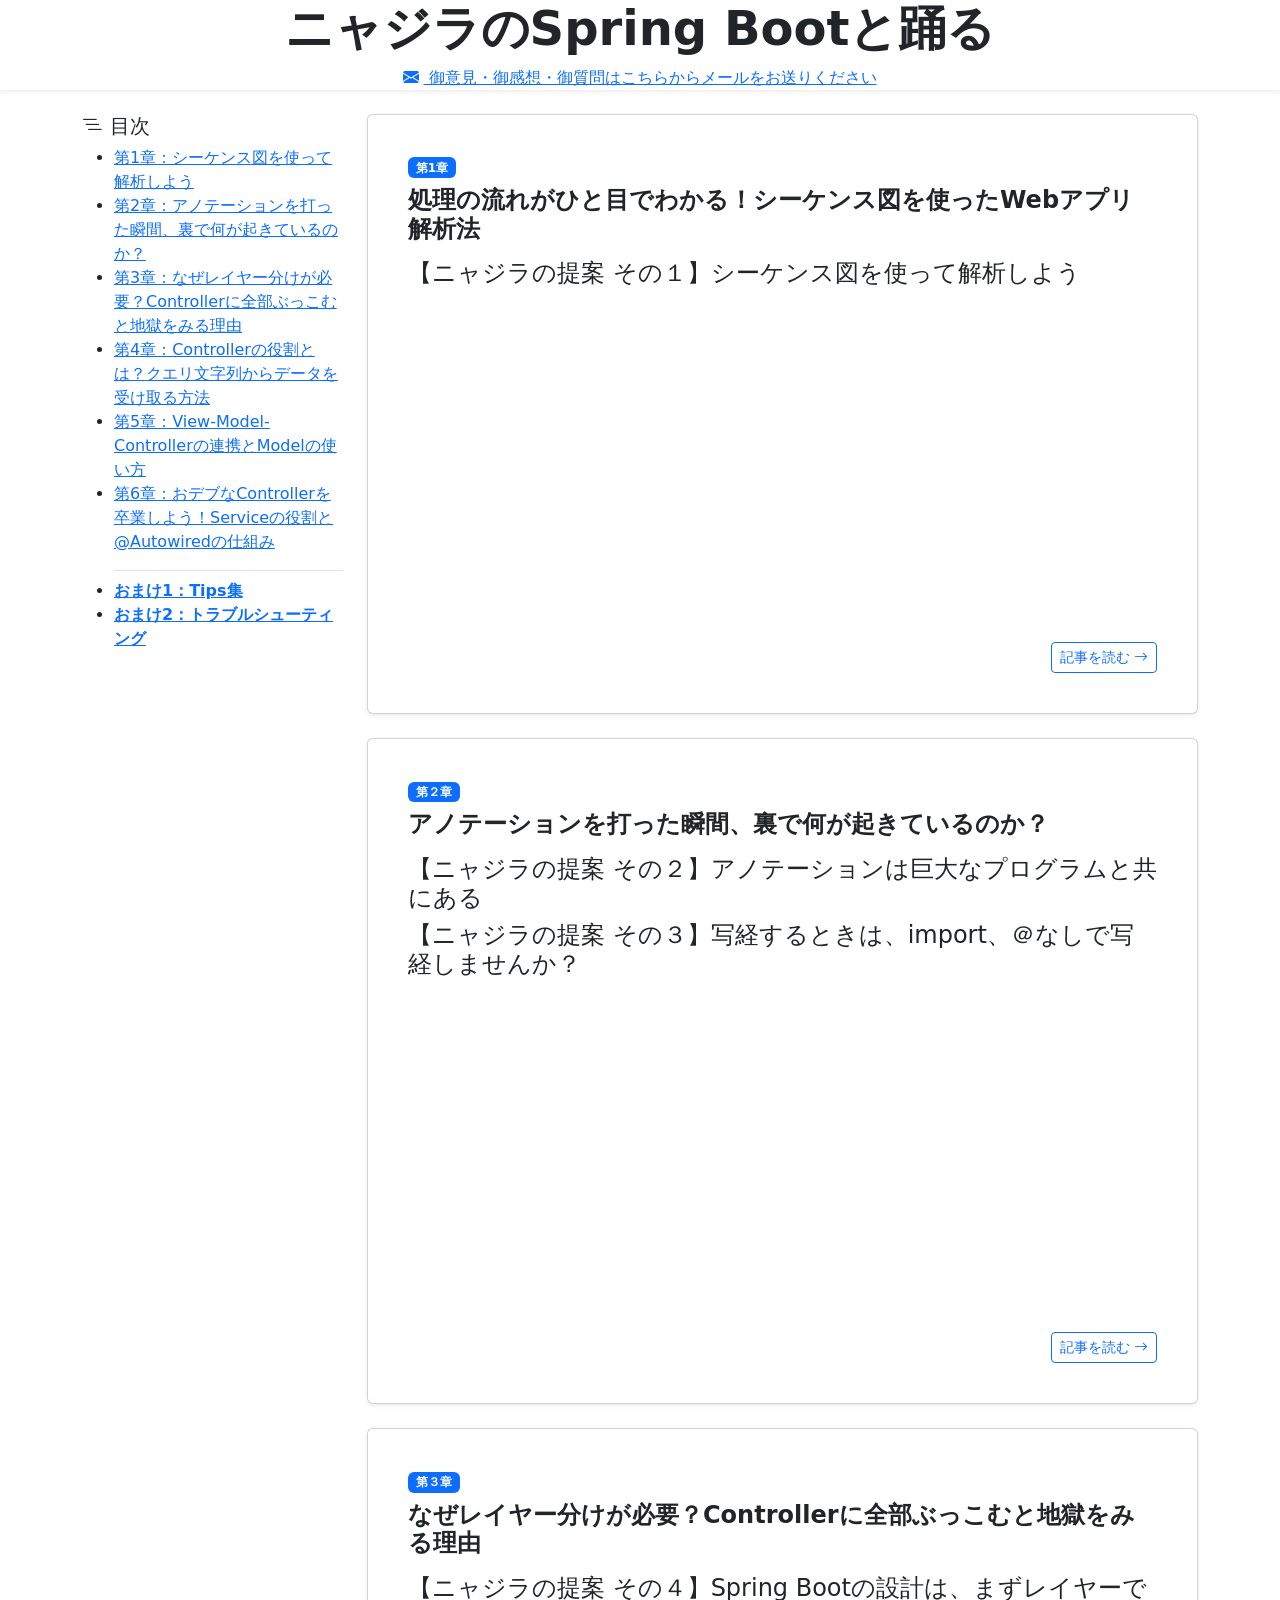
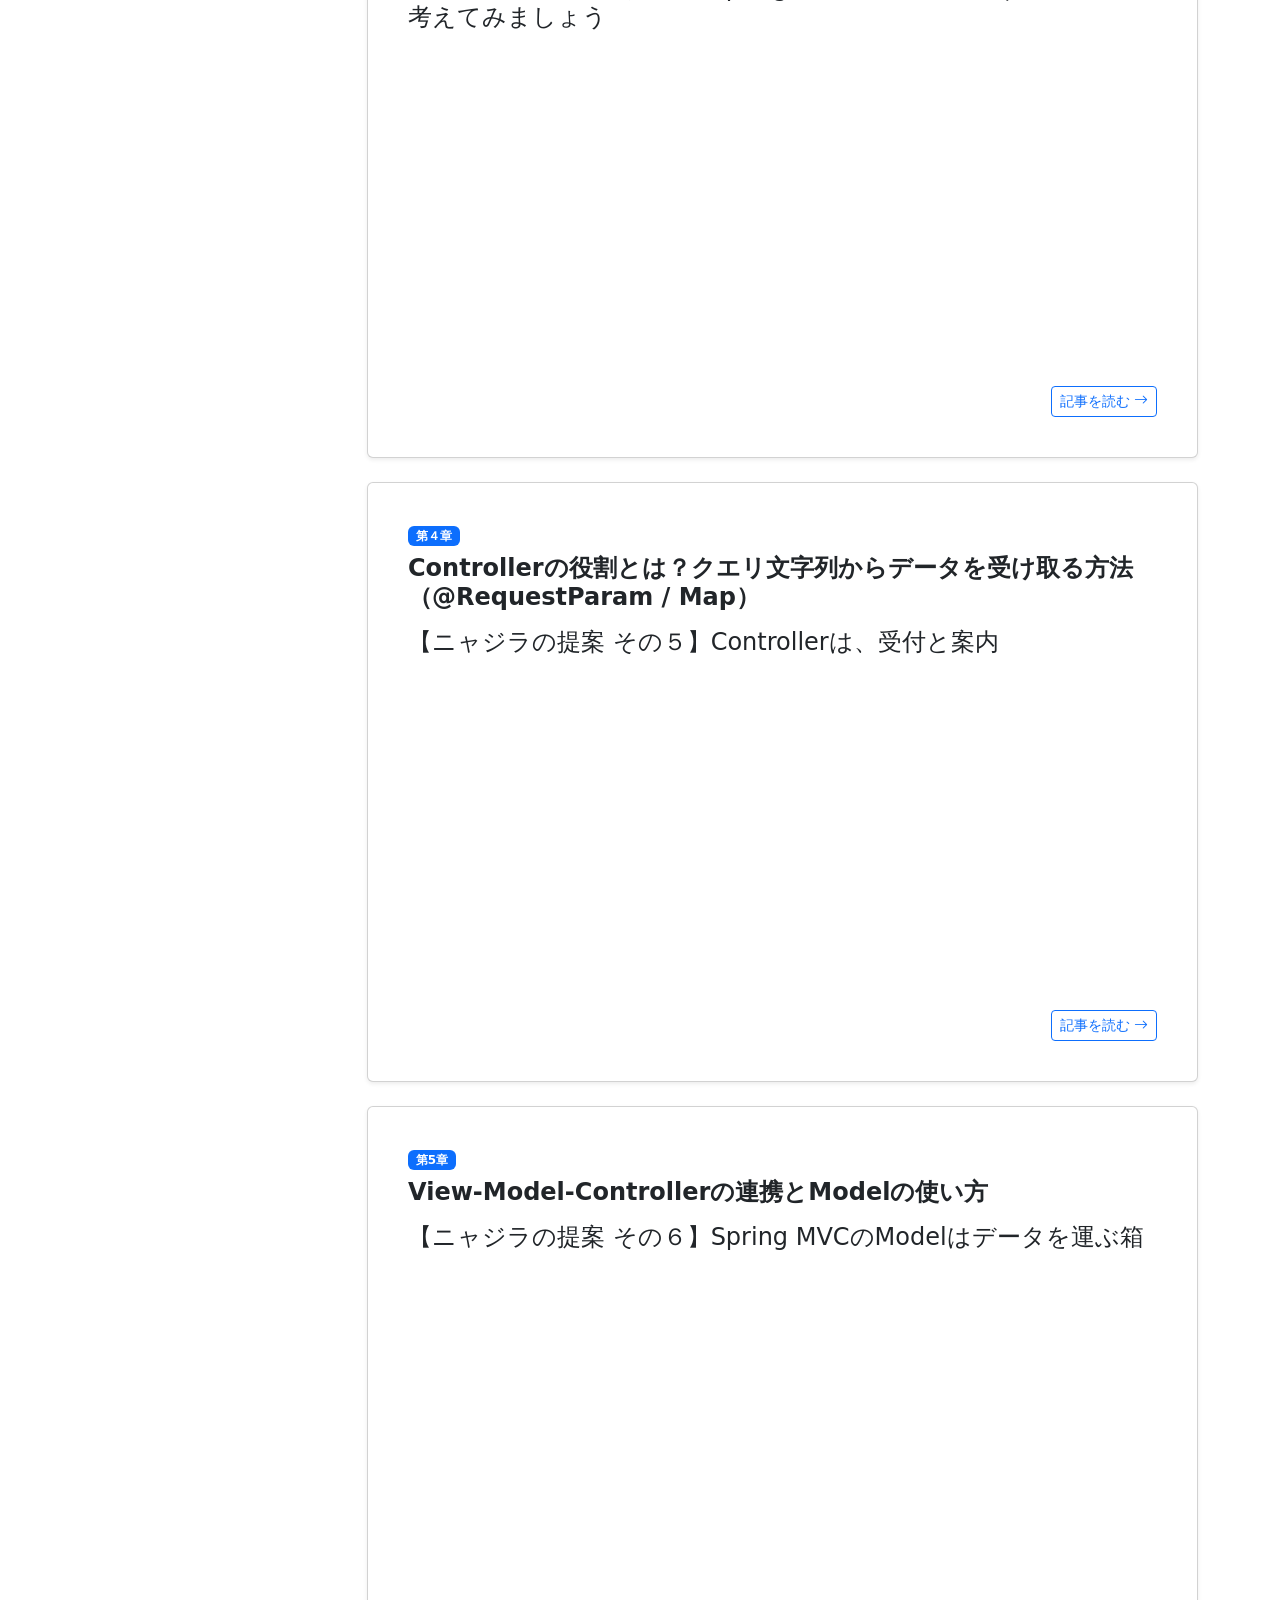
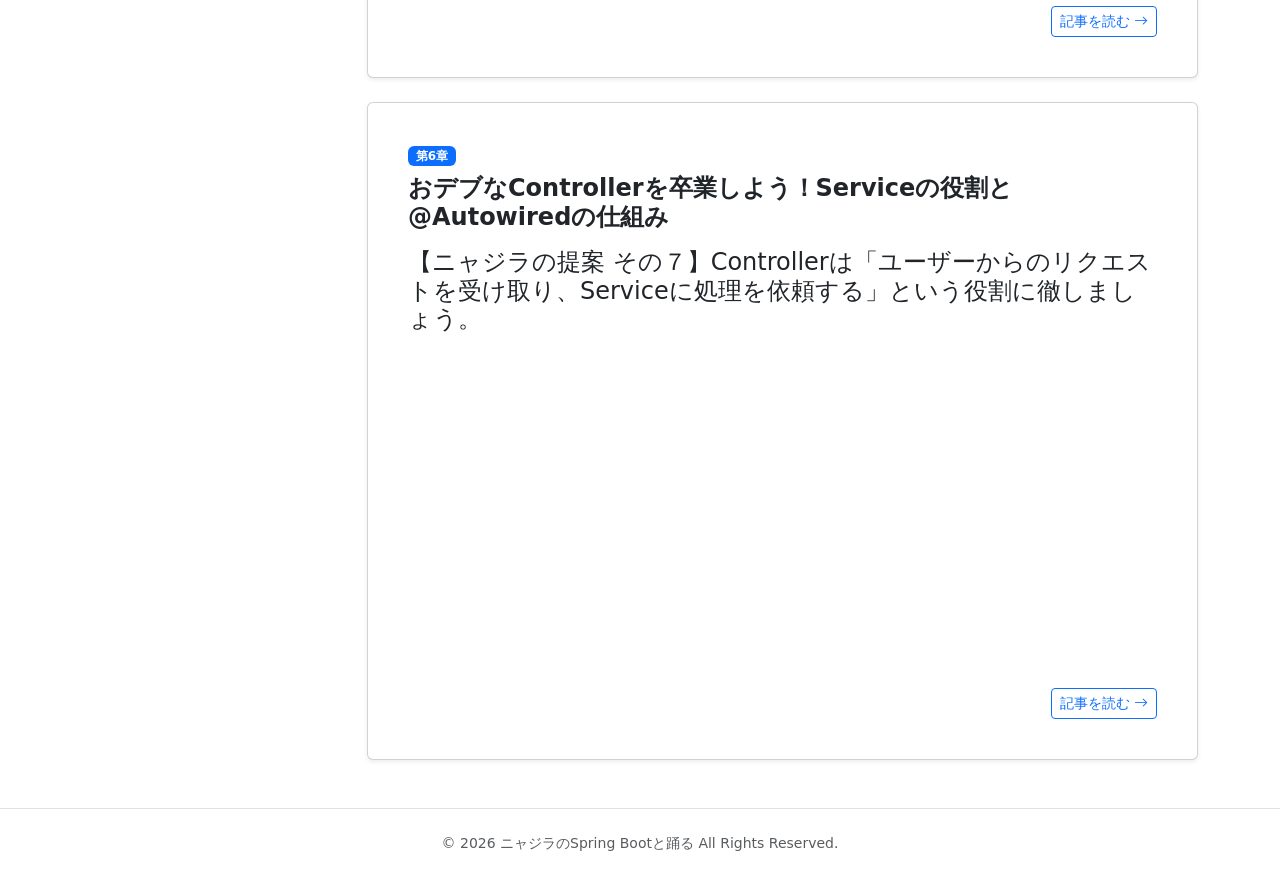
==== commit d7f925fa: "2026111503" ====
--- a/index.html
+++ b/index.html
@@ -35,6 +35,8 @@
                         <li><a href="#chapter2">第2章：アノテーションを打った瞬間、裏で何が起きているのか？</a></li>
                         <li><a href="#chapter3">第3章：なぜレイヤー分けが必要？Controllerに全部ぶっこむと地獄をみる理由</a></li>
                         <li><a href="#chapter4">第4章：Controllerの役割とは？クエリ文字列からデータを受け取る方法</a></li>
+                        <li><a href="#chapter5">第5章：View-Model-Controllerの連携とModelの使い方</a></li>
+                        <li><a href="#chapter6">第6章：おデブなControllerを卒業しよう！Serviceの役割と@Autowiredの仕組み</a></li>
                         <!-- 中略（必要に応じて各章を追加） -->
                         <li class="mt-3 pt-2 border-top"><a href="#extra1" class="text-primary fw-bold">おまけ1：Tips集</a></li>
                         <li><a href="#extra2" class="text-primary fw-bold">おまけ2：トラブルシューティング</a></li>
@@ -153,6 +155,62 @@
                         </div>
                     </div>
 
+                    <!-- 第5章 -->
+                    <div class="col-12" id="chapter5">
+                        <div class="card chapter-card p-4 shadow-sm">
+                            <div class="card-body">
+                                <span class="badge bg-primary mb-2">第5章</span>
+                                <h3 class="card-title h4 fw-bold mb-3">View-Model-Controllerの連携とModelの使い方</h3>
+                                <p class="card-text text-muted">
+                                    <h4>【ニャジラの提案 その６】Spring MVCのModelはデータを運ぶ箱</h4>
+                                </p>
+                                
+                                <!-- YouTube動画 -->
+                                <div class="ratio-16-9 my-3">
+                                    <iframe
+                                        width="560"
+                                        height="315"
+                                        src="https://www.youtube.com/embed/qQiJW4dEfhY"
+                                        title="Modelの使い方"
+                                        >
+                                    </iframe>
+                                </div>
+                                <div class="text-end mt-3">
+                                    <a href="" class="btn btn-outline-primary btn-sm">記事を読む <i class="bi bi-arrow-right"></i></a>
+                                </div>
+                            </div>
+                        </div>
+                    </div>
+
+                    <!-- 第6章 -->
+                    <div class="col-12" id="chapter6">
+                        <div class="card chapter-card p-4 shadow-sm">
+                            <div class="card-body">
+                                <span class="badge bg-primary mb-2">第6章</span>
+                                <h3 class="card-title h4 fw-bold mb-3">おデブなControllerを卒業しよう！Serviceの役割と@Autowiredの仕組み</h3>
+                                <p class="card-text text-muted">
+                                    <h4>【ニャジラの提案 その７】Controllerは「ユーザーからのリクエストを受け取り、Serviceに処理を依頼する」という役割に徹しましょう。</h4>
+                                </p>
+                                
+                                <!-- YouTube動画 -->
+                                <div class="ratio-16-9 my-3">
+                                    <iframe
+                                        width="560"
+                                        height="315"
+                                        src="https://www.youtube.com/embed/Gpr7pHsomS8"
+                                        title="Modelの使い方"
+                                        >
+                                    </iframe>
+                                </div>
+                                <div class="text-end mt-3">
+                                    <a href="" class="btn btn-outline-primary btn-sm">記事を読む <i class="bi bi-arrow-right"></i></a>
+                                </div>
+                            </div>
+                        </div>
+                    </div>
+
+
+
 
                 </div>
             </main>
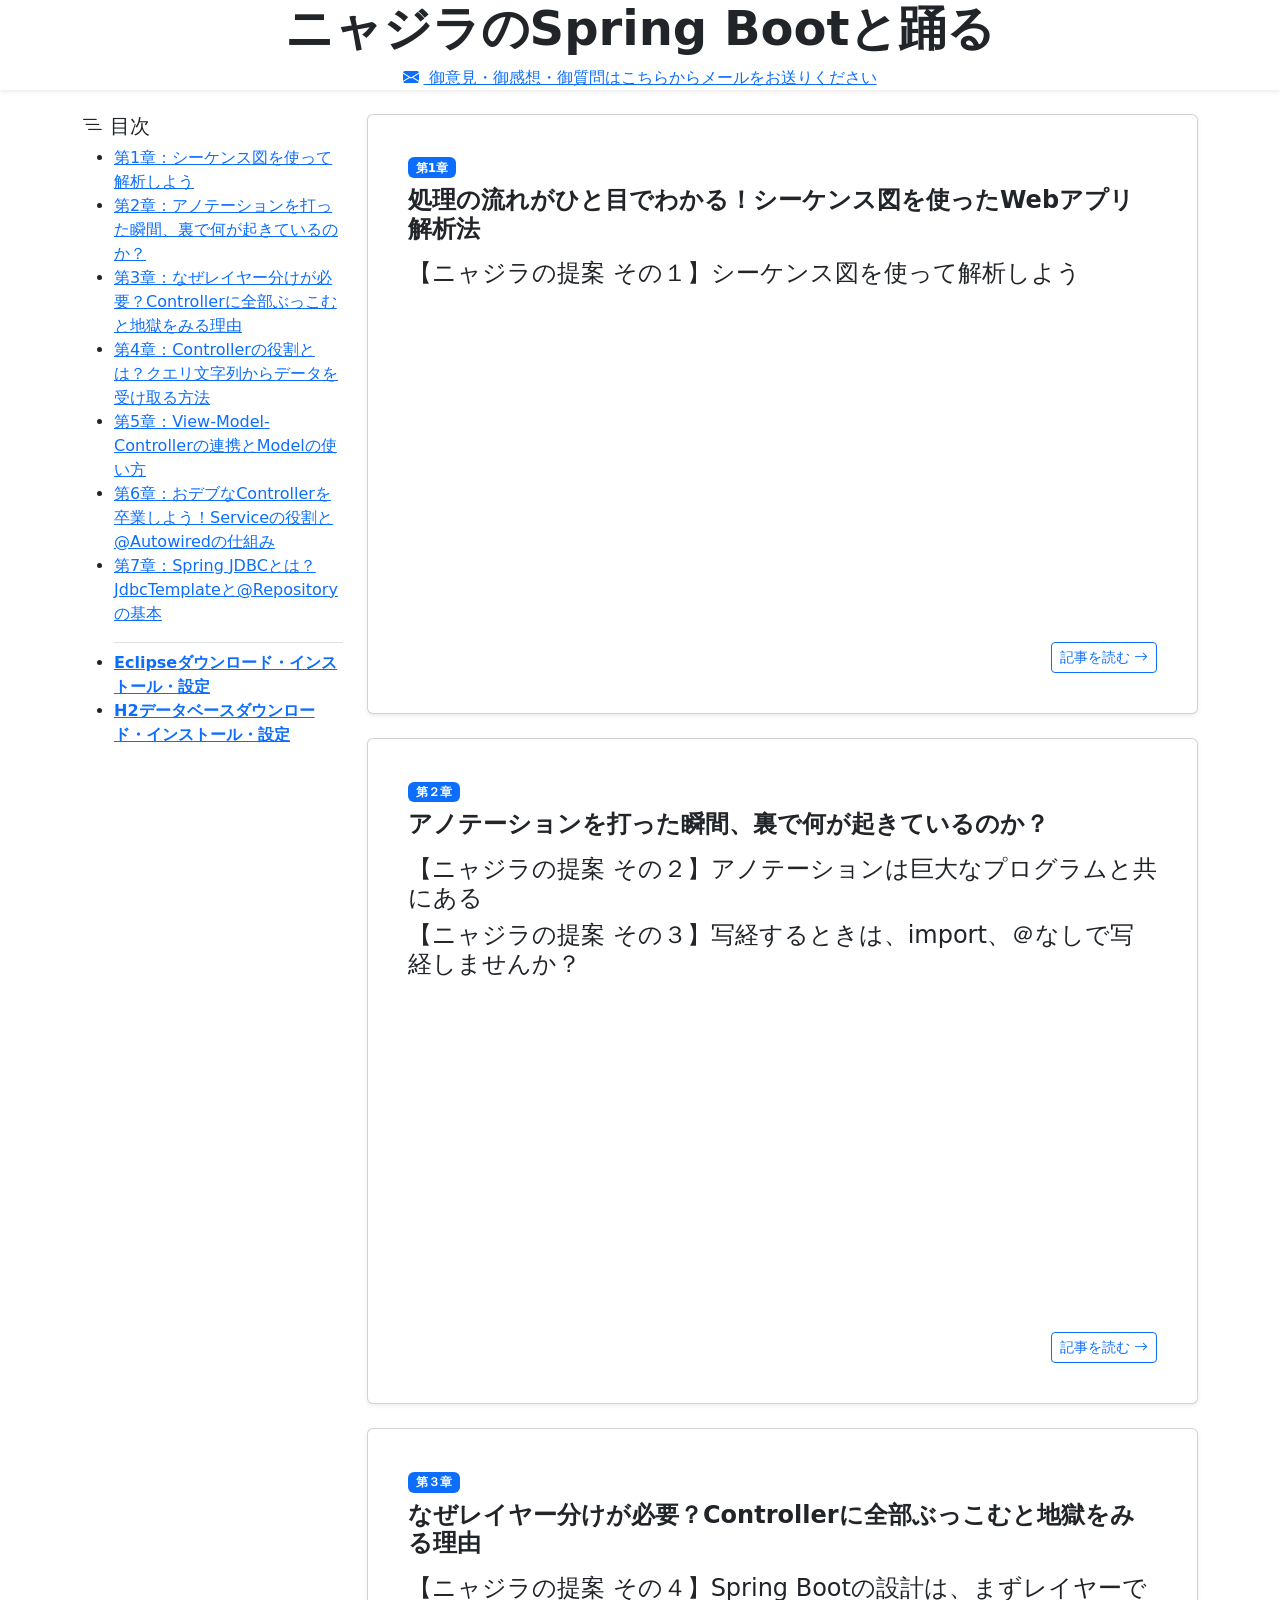
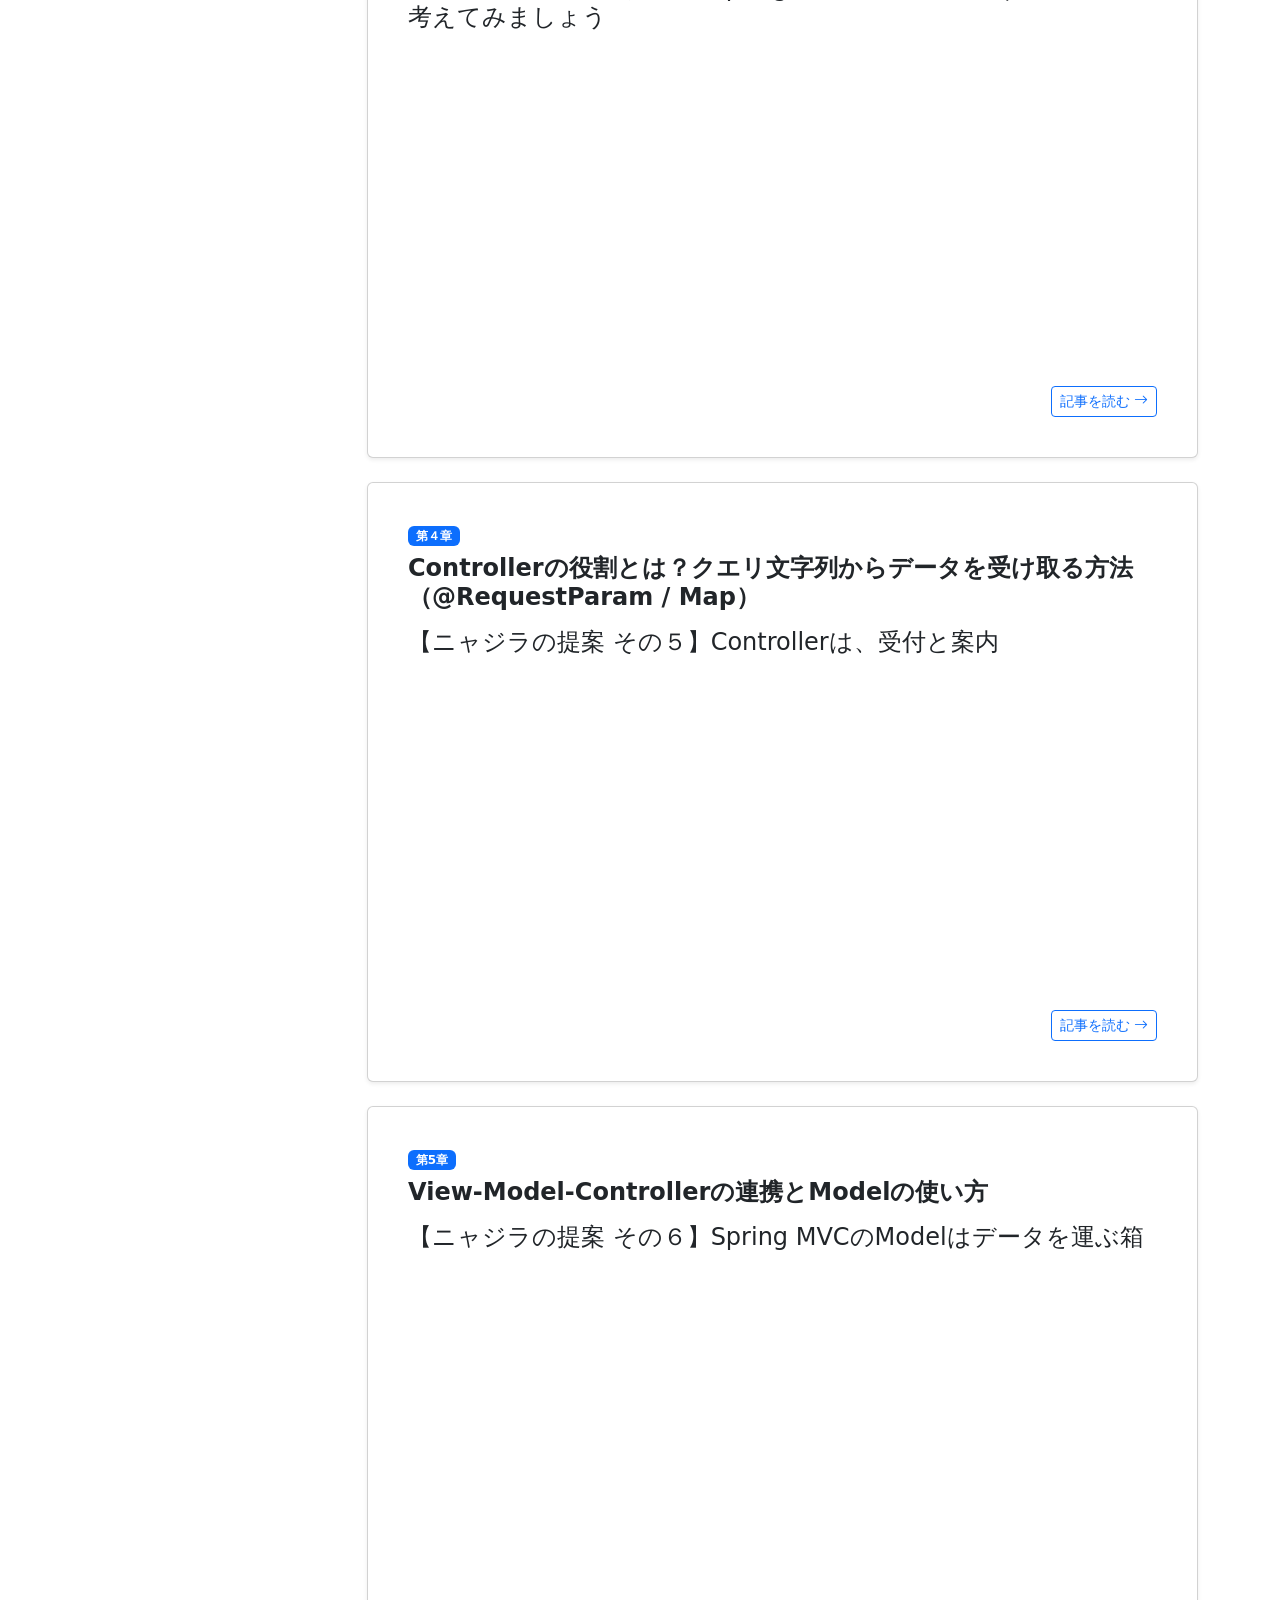
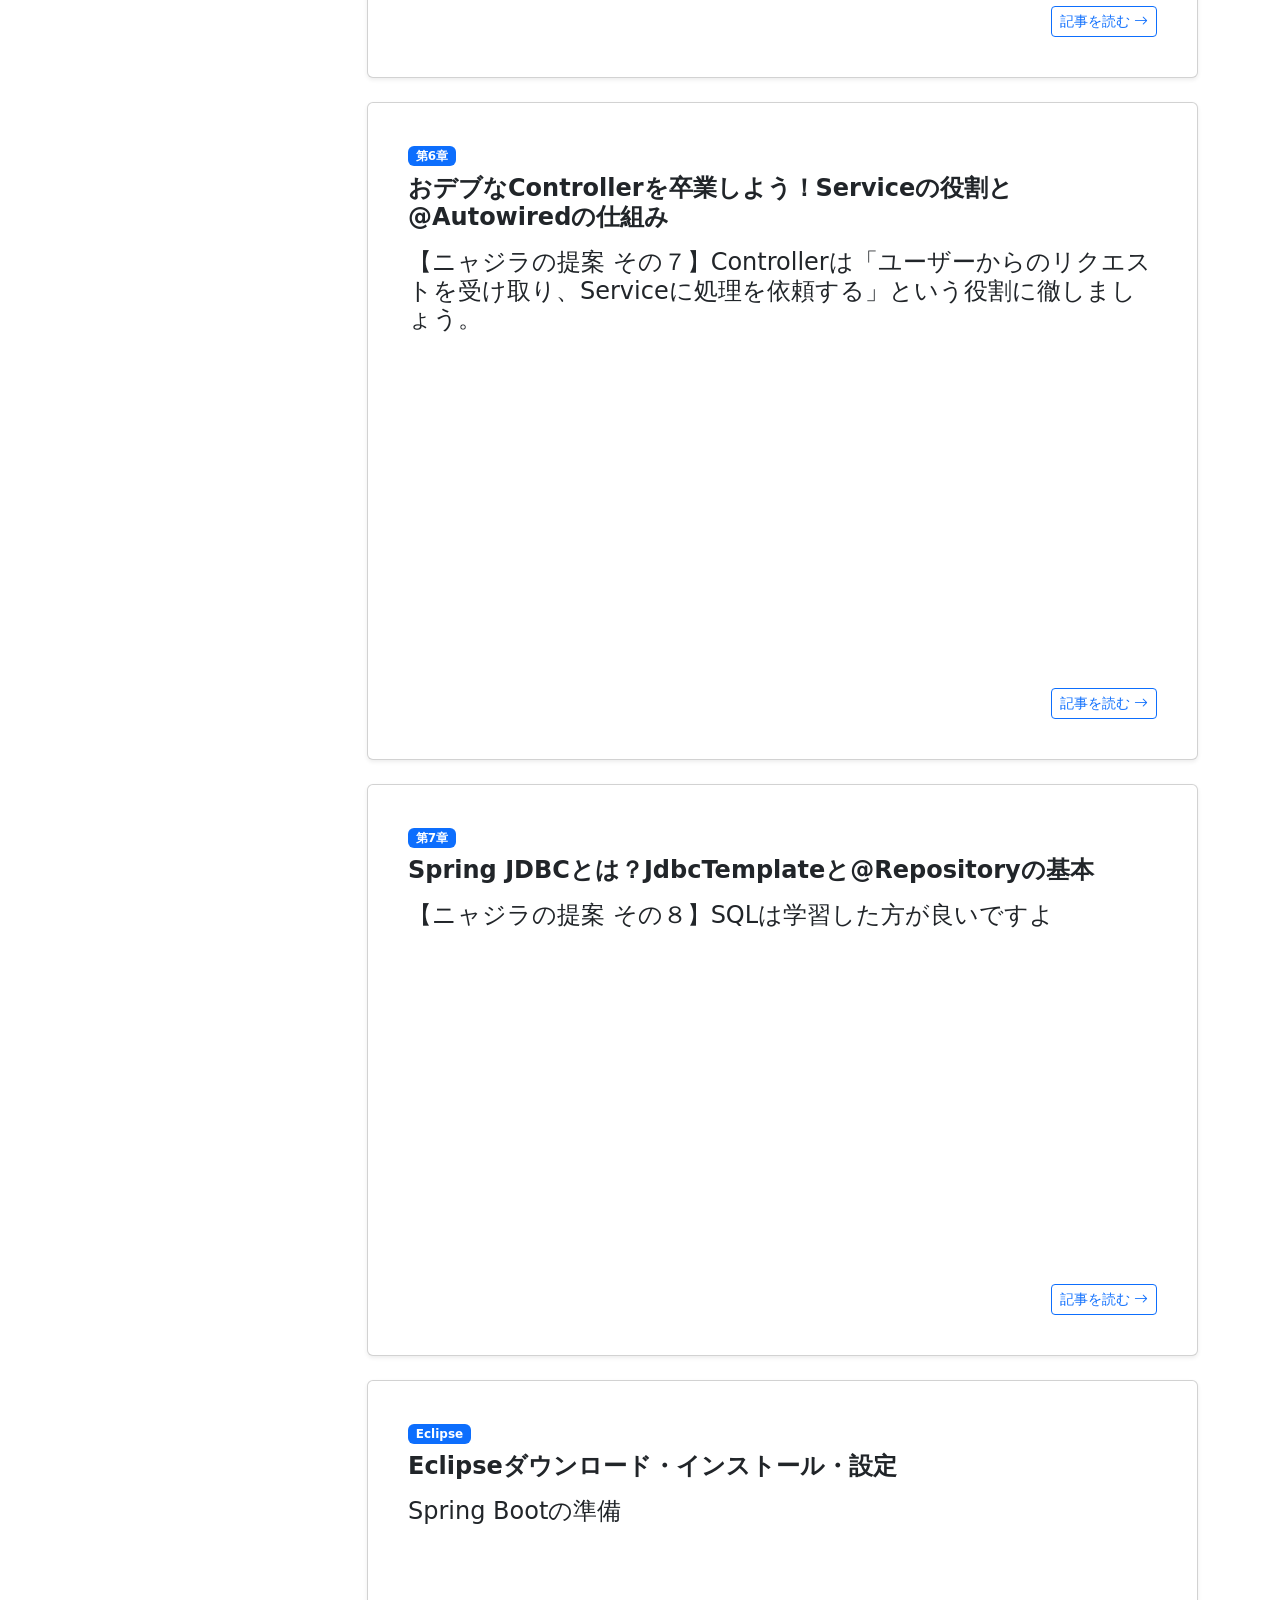
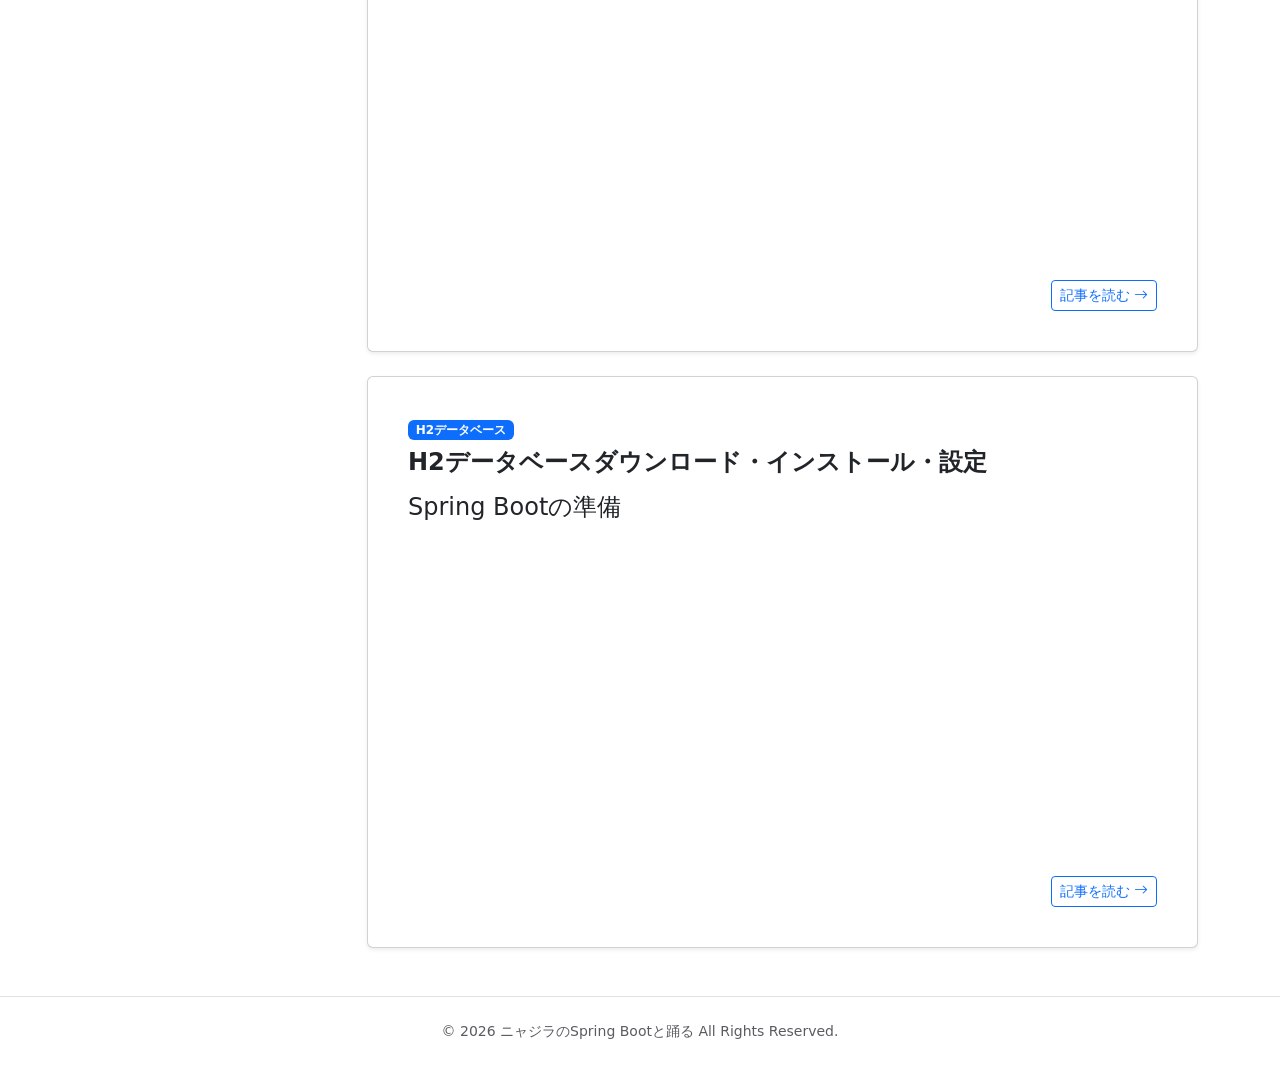
==== commit ef2857db: "20261105" ====
--- a/index.html
+++ b/index.html
@@ -37,9 +37,10 @@
                         <li><a href="#chapter4">第4章：Controllerの役割とは？クエリ文字列からデータを受け取る方法</a></li>
                         <li><a href="#chapter5">第5章：View-Model-Controllerの連携とModelの使い方</a></li>
                         <li><a href="#chapter6">第6章：おデブなControllerを卒業しよう！Serviceの役割と@Autowiredの仕組み</a></li>
+                        <li><a href="#chapter7">第7章：Spring JDBCとは？JdbcTemplateと@Repositoryの基本</a></li>
                         <!-- 中略（必要に応じて各章を追加） -->
-                        <li class="mt-3 pt-2 border-top"><a href="#extra1" class="text-primary fw-bold">おまけ1：Tips集</a></li>
-                        <li><a href="#extra2" class="text-primary fw-bold">おまけ2：トラブルシューティング</a></li>
+                        <li class="mt-3 pt-2 border-top"><a href="#extra1" class="text-primary fw-bold">Eclipseダウンロード・インストール・設定</a></li>
+                        <li><a href="#extra2" class="text-primary fw-bold">H2データベースダウンロード・インストール・設定</a></li>
                     </ul>
                 </div>
             </div>
@@ -198,20 +199,100 @@
                                         width="560"
                                         height="315"
                                         src="https://www.youtube.com/embed/Gpr7pHsomS8"
-                                        title="Modelの使い方"
-                                        >
-                                    </iframe>
-                                </div>
-                                <div class="text-end mt-3">
-                                    <a href="" class="btn btn-outline-primary btn-sm">記事を読む <i class="bi bi-arrow-right"></i></a>
-                                </div>
-                            </div>
-                        </div>
-                    </div>
-
-
-
-
+                                        title="Serviceの使い方"
+                                        >
+                                    </iframe>
+                                </div>
+                                <div class="text-end mt-3">
+                                    <a href="" class="btn btn-outline-primary btn-sm">記事を読む <i class="bi bi-arrow-right"></i></a>
+                                </div>
+                            </div>
+                        </div>
+                    </div>
+
+                    <!-- 第6章 -->
+                    <div class="col-12" id="chapter7">
+                        <div class="card chapter-card p-4 shadow-sm">
+                            <div class="card-body">
+                                <span class="badge bg-primary mb-2">第7章</span>
+                                <h3 class="card-title h4 fw-bold mb-3">Spring JDBCとは？JdbcTemplateと@Repositoryの基本</h3>
+                                <p class="card-text text-muted">
+                                    <h4>【ニャジラの提案 その８】SQLは学習した方が良いですよ</h4>
+                                </p>
+                                
+                                <!-- YouTube動画 -->
+                                <div class="ratio-16-9 my-3">
+                                    <iframe
+                                        width="560"
+                                        height="315"
+                                        src="https://www.youtube.com/embed/vydodctUssQ"
+                                        title="Spring JDBC"
+                                        >
+                                    </iframe>
+                                </div>
+                                <div class="text-end mt-3">
+                                    <a href="" class="btn btn-outline-primary btn-sm">記事を読む <i class="bi bi-arrow-right"></i></a>
+                                </div>
+                            </div>
+                        </div>
+                    </div>
+
+
+                    <!--*******************************************************
+                        *** おまけ
+                        *******************************************************-->
+                    <div class="col-12" id="extra1">
+                        <div class="card chapter-card p-4 shadow-sm">
+                            <div class="card-body">
+                                <span class="badge bg-primary mb-2">Eclipse</span>
+                                <h3 class="card-title h4 fw-bold mb-3">Eclipseダウンロード・インストール・設定</h3>
+                                <p class="card-text text-muted">
+                                    <h4>Spring Bootの準備</h4>
+                                </p>
+                                
+                                <!-- YouTube動画 -->
+                                <div class="ratio-16-9 my-3">
+                                    <iframe
+                                        width="560"
+                                        height="315"
+                                        src="https://www.youtube.com/embed/wp7h9DPAWVU"
+                                        title="Eclipse"
+                                        >
+                                    </iframe>
+                                </div>
+                                <div class="text-end mt-3">
+                                    <a href="" class="btn btn-outline-primary btn-sm">記事を読む <i class="bi bi-arrow-right"></i></a>
+                                </div>
+                            </div>
+                        </div>
+                    </div>
+
+                    <!-- H2データベース -->
+                    <div class="col-12" id="#extra2">
+                        <div class="card chapter-card p-4 shadow-sm">
+                            <div class="card-body">
+                                <span class="badge bg-primary mb-2">H2データベース</span>
+                                <h3 class="card-title h4 fw-bold mb-3">H2データベースダウンロード・インストール・設定</h3>
+                                <p class="card-text text-muted">
+                                    <h4>Spring Bootの準備</h4>
+                                </p>
+                                
+                                <!-- YouTube動画 -->
+                                <div class="ratio-16-9 my-3">
+                                    <iframe
+                                        width="560"
+                                        height="315"
+                                        src="https://www.youtube.com/embed/YrC6pVGOn0Y"
+                                        title="H2データベース"
+                                        >
+                                    </iframe>
+                                </div>
+                                <div class="text-end mt-3">
+                                    <a href="" class="btn btn-outline-primary btn-sm">記事を読む <i class="bi bi-arrow-right"></i></a>
+                                </div>
+                            </div>
+                        </div>
+                    </div>
                 </div>
             </main>
 
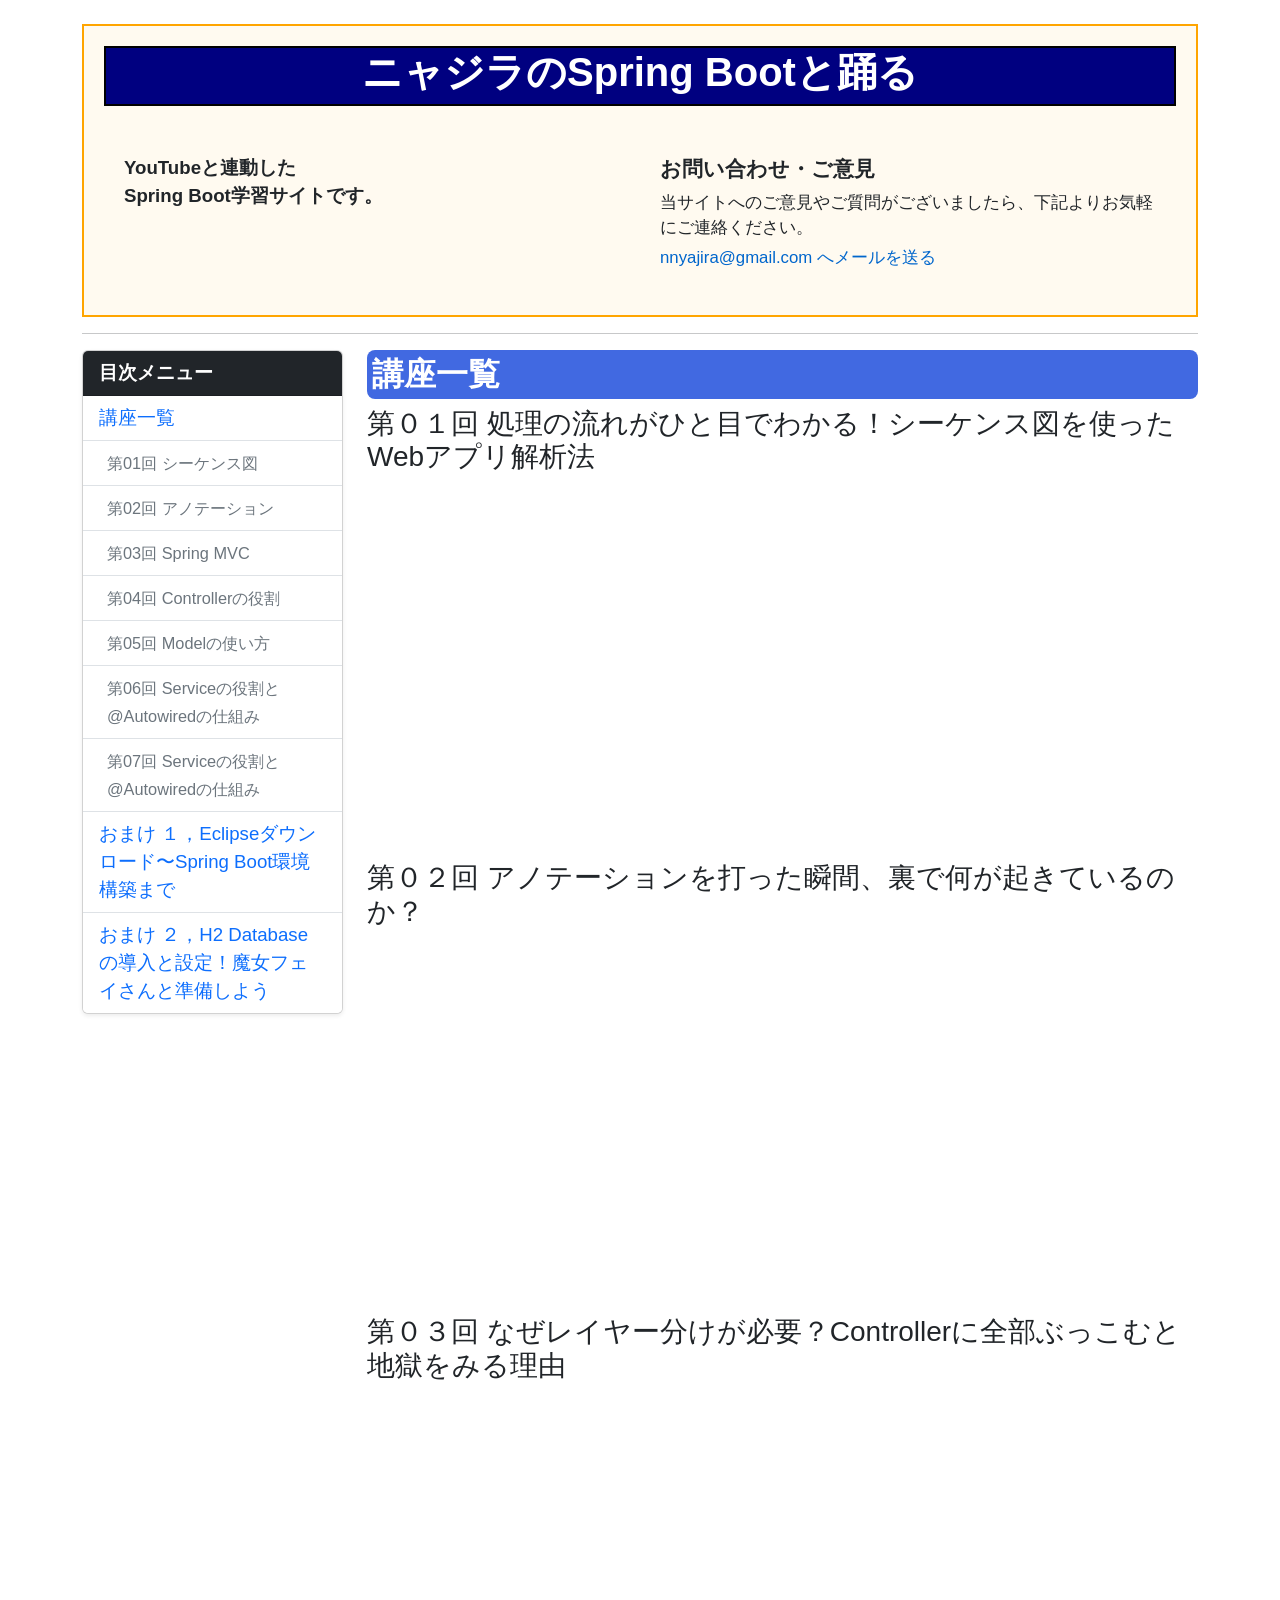
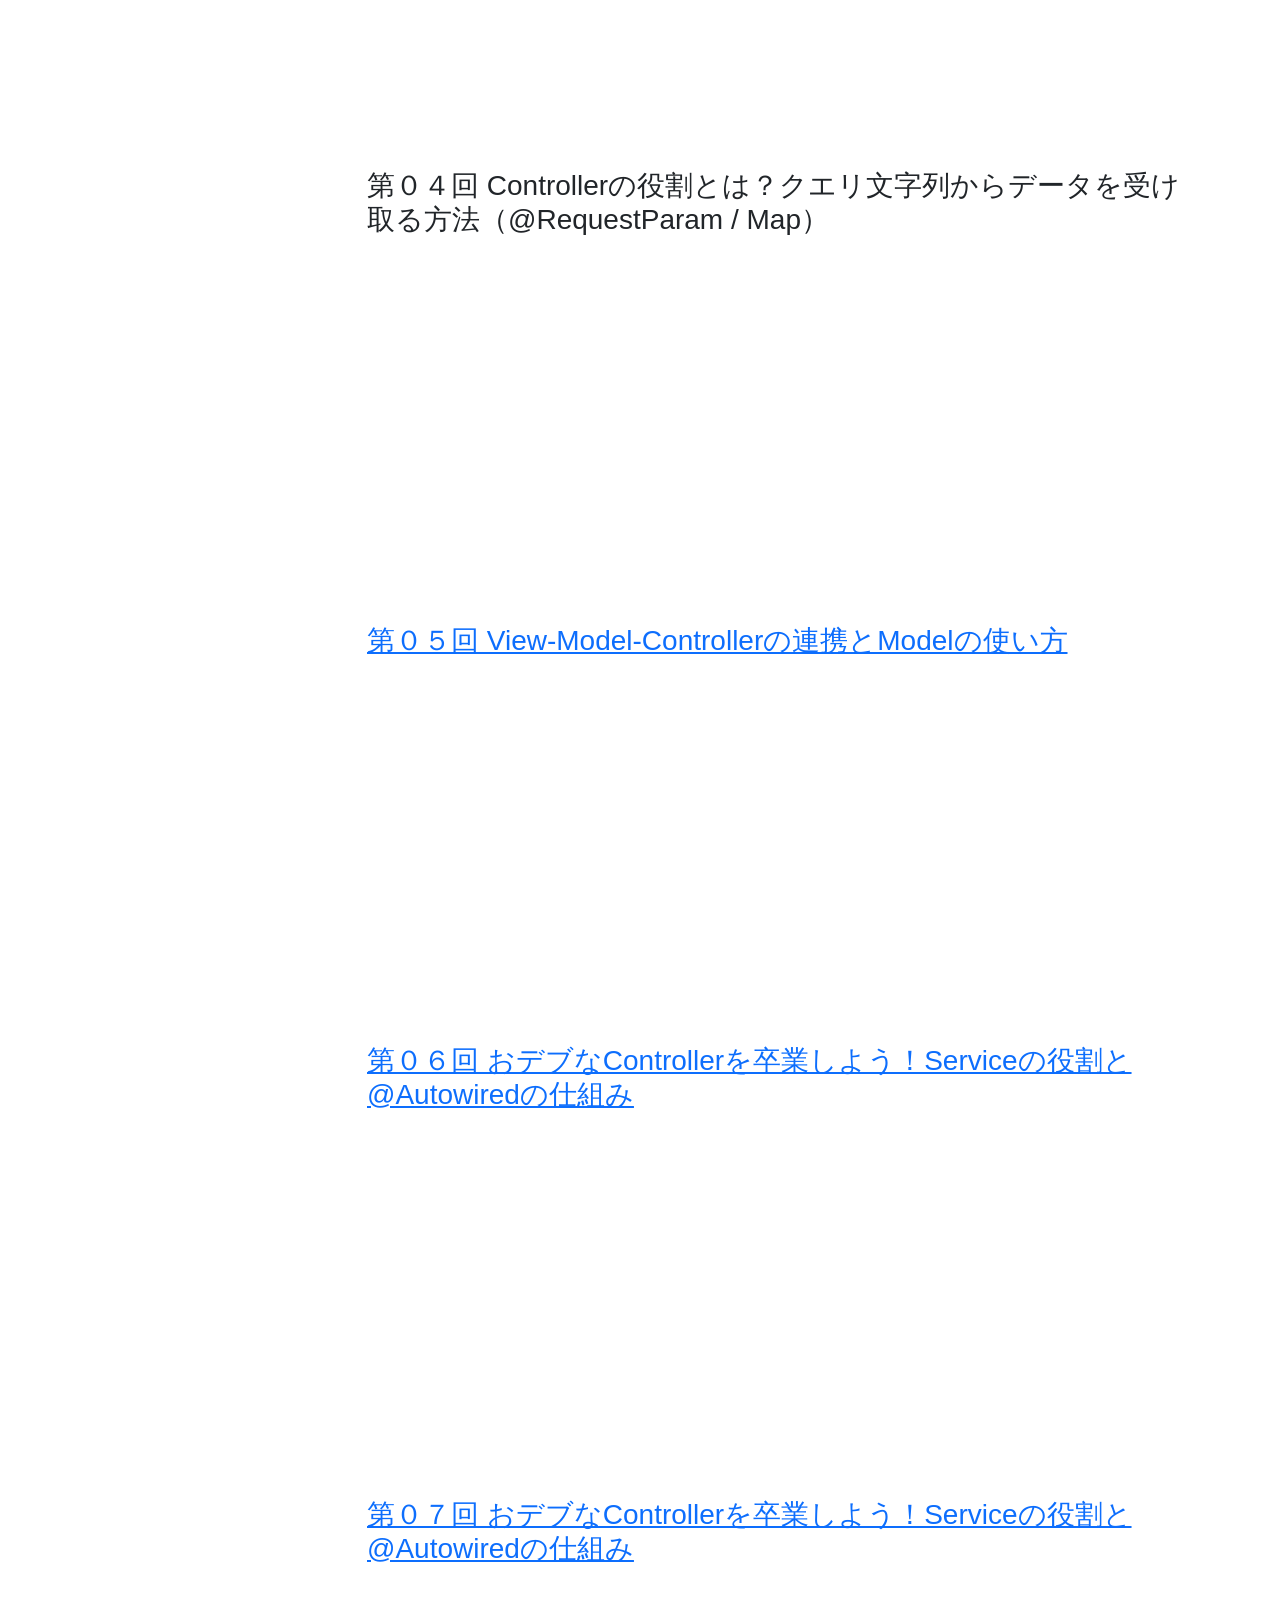
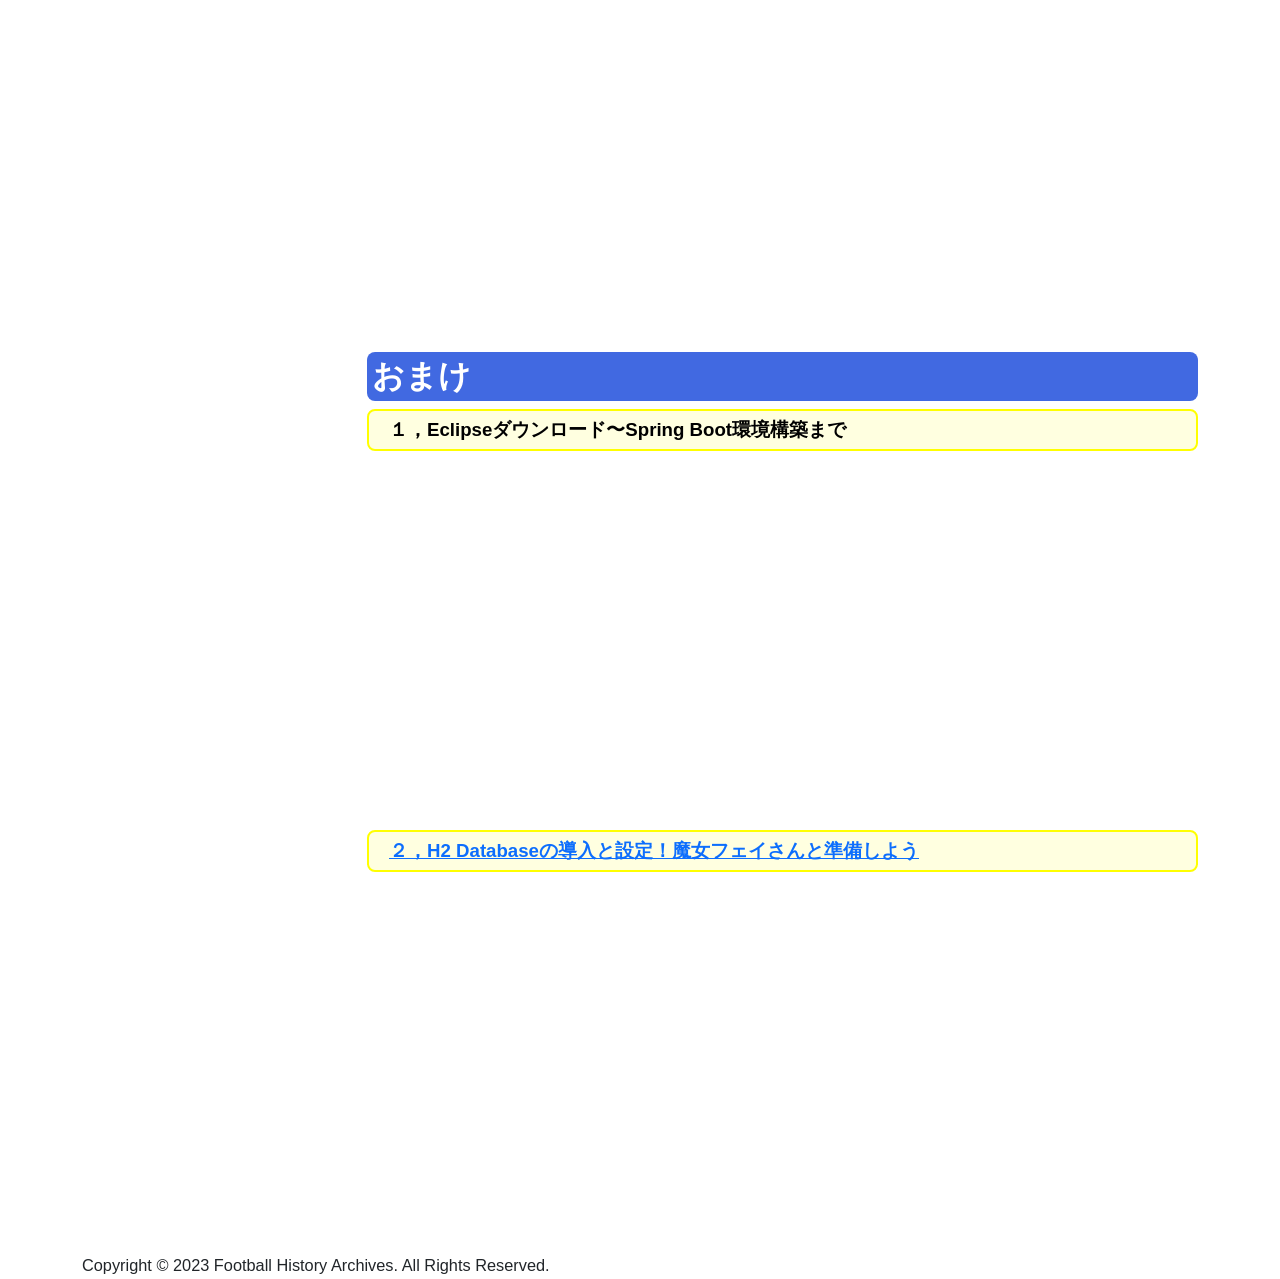
==== commit d136f56e: "2026111601" ====
--- a/index.html
+++ b/index.html
@@ -1,311 +1,181 @@
-<!DOCTYPE html>
-<html lang="ja">
-<head>
-    <meta charset="UTF-8">
-    <meta name="viewport" content="width=device-width, initial-scale=1.0">
-    <title>ニャジラのSpring Bootと踊る</title>
-    <link href="https://cdn.jsdelivr.net/npm/bootstrap@5.3.0/dist/css/bootstrap.min.css" rel="stylesheet">
-    <link rel="stylesheet" href="https://cdn.jsdelivr.net/npm/bootstrap-icons@1.10.5/font/bootstrap-icons.css">
-    <link rel="stylesheet" href="css/style.css">
-</head>
-<body>
-
-    <!-- ヘッダー -->
-    <header class="site-header mb-4 shadow-sm">
-        <div class="container text-center">
-            <h1 class="display-5 fw-bold mb-2">ニャジラのSpring Bootと踊る</h1>
-            <p class="mb-0">
-                <a href="mailto:your-email@example.com" class="fs-6">
-                    <i class="bi bi-envelope-fill me-1"></i> 御意見・御感想・御質問はこちらからメールをお送りください
-                </a>
-            </p>
-        </div>
-    </header>
-
-    <!-- メインレイアウト (12分割) -->
-    <div class="container mb-5">
-        <div class="row g-4">
-
-            <!-- サイドメニュー (3カラム) -->
-            <div class="col-lg-3">
-                <div class="sidebar sticky-top" style="top: 2rem;">
-                    <h5><i class="bi bi-list-nested me-2"></i>目次</h5>
-                    <ul>
-                        <li><a href="#chapter1">第1章：シーケンス図を使って解析しよう</a></li>
-                        <li><a href="#chapter2">第2章：アノテーションを打った瞬間、裏で何が起きているのか？</a></li>
-                        <li><a href="#chapter3">第3章：なぜレイヤー分けが必要？Controllerに全部ぶっこむと地獄をみる理由</a></li>
-                        <li><a href="#chapter4">第4章：Controllerの役割とは？クエリ文字列からデータを受け取る方法</a></li>
-                        <li><a href="#chapter5">第5章：View-Model-Controllerの連携とModelの使い方</a></li>
-                        <li><a href="#chapter6">第6章：おデブなControllerを卒業しよう！Serviceの役割と@Autowiredの仕組み</a></li>
-                        <li><a href="#chapter7">第7章：Spring JDBCとは？JdbcTemplateと@Repositoryの基本</a></li>
-                        <!-- 中略（必要に応じて各章を追加） -->
-                        <li class="mt-3 pt-2 border-top"><a href="#extra1" class="text-primary fw-bold">Eclipseダウンロード・インストール・設定</a></li>
-                        <li><a href="#extra2" class="text-primary fw-bold">H2データベースダウンロード・インストール・設定</a></li>
-                    </ul>
-                </div>
-            </div>
-
-            <!-- メイン記事エリア (9カラム) -->
-            <main class="col-lg-9">
-                <div class="row g-4">
-
-                    <!-- 第1章へのリンクカード -->
-                    <div class="col-12" id="chapter1">
-                        <div class="card chapter-card p-4 shadow-sm">
-                            <div class="card-body">
-                                <span class="badge bg-primary mb-2">第1章</span>
-                                <h3 class="card-title h4 fw-bold mb-3">処理の流れがひと目でわかる！シーケンス図を使ったWebアプリ解析法</h3>
-                                <p class="card-text text-muted"><h4>【ニャジラの提案 その１】シーケンス図を使って解析しよう</h4></p>
-                                
-                                <!-- YouTube動画 -->
-                                <div class="ratio-16-9 my-3">
-                                    <iframe
-                                        width="560"
-                                        height="315"
-                                        src="https://www.youtube.com/embed/RF5SIMBWXgU"
-                                        title="処理の流れがひと目でわかる！シーケンス図を使ったWebアプリ解析法"
-                                        >
-                                    </iframe>
-                                </div>
-                                <div class="text-end mt-3">
-                                    <a href="Chapter01/Chapter01.html" class="btn btn-outline-primary btn-sm">記事を読む <i class="bi bi-arrow-right"></i></a>
-                                </div>
-                            </div>
-                        </div>
-                    </div>
-
-                    <!-- 第2章 -->
-                    <div class="col-12" id="chapter2">
-                        <div class="card chapter-card p-4 shadow-sm">
-                            <div class="card-body">
-                                <span class="badge bg-primary mb-2">第２章</span>
-                                <h3 class="card-title h4 fw-bold mb-3">アノテーションを打った瞬間、裏で何が起きているのか？</h3>
-                                <p class="card-text text-muted">
-                                    <h4>【ニャジラの提案 その２】アノテーションは巨大なプログラムと共にある</h4>
-                                    <h4>【ニャジラの提案 その３】写経するときは、import、＠なしで写経しませんか？</h4>
-                                </p>
-                                
-                                <!-- YouTube動画 -->
-                                <div class="ratio-16-9 my-3">
-                                    <iframe
-                                        width="560"
-                                        height="315"
-                                        src="https://www.youtube.com/embed/nE-740JDSBc"
-                                        title="アノテーションは巨大なプログラムと共にある"
-                                        >
-                                    </iframe>
-                                </div>
-                                <div class="text-end mt-3">
-                                    <a href="Chapter01/Chapter01.html" class="btn btn-outline-primary btn-sm">記事を読む <i class="bi bi-arrow-right"></i></a>
-                                </div>
-                            </div>
-                        </div>
-                    </div>
-
-                    <!-- 第3章 -->
-                    <div class="col-12" id="chapter3">
-                        <div class="card chapter-card p-4 shadow-sm">
-                            <div class="card-body">
-                                <span class="badge bg-primary mb-2">第３章</span>
-                                <h3 class="card-title h4 fw-bold mb-3">なぜレイヤー分けが必要？Controllerに全部ぶっこむと地獄をみる理由</h3>
-                                <p class="card-text text-muted">
-                                    <h4>【ニャジラの提案 その４】Spring Bootの設計は、まずレイヤーで考えてみましょう</h4>
-                                </p>
-                                
-                                <!-- YouTube動画 -->
-                                <div class="ratio-16-9 my-3">
-                                    <iframe
-                                        width="560"
-                                        height="315"
-                                        src="https://www.youtube.com/embed/kfCO4gES_y4"
-                                        title="なぜレイヤー分けが必要？Controllerに全部ぶっこむと地獄をみる理由"
-                                        >
-                                    </iframe>
-                                </div>
-                                <div class="text-end mt-3">
-                                    <a href="Chapter01/Chapter01.html" class="btn btn-outline-primary btn-sm">記事を読む <i class="bi bi-arrow-right"></i></a>
-                                </div>
-                            </div>
-                        </div>
-                    </div>
-
-                    <!-- 第4章 -->
-                    <div class="col-12" id="chapter4">
-                        <div class="card chapter-card p-4 shadow-sm">
-                            <div class="card-body">
-                                <span class="badge bg-primary mb-2">第４章</span>
-                                <h3 class="card-title h4 fw-bold mb-3">Controllerの役割とは？クエリ文字列からデータを受け取る方法（@RequestParam / Map）</h3>
-                                <p class="card-text text-muted">
-                                    <h4>【ニャジラの提案 その５】Controllerは、受付と案内</h4>
-                                </p>
-                                
-                                <!-- YouTube動画 -->
-                                <div class="ratio-16-9 my-3">
-                                    <iframe
-                                        width="560"
-                                        height="315"
-                                        src="https://www.youtube.com/embed/e11XZj2pjyY"
-                                        title="Controllerの役割とは？"
-                                        >
-                                    </iframe>
-                                </div>
-                                <div class="text-end mt-3">
-                                    <a href="Chapter01/Chapter01.html" class="btn btn-outline-primary btn-sm">記事を読む <i class="bi bi-arrow-right"></i></a>
-                                </div>
-                            </div>
-                        </div>
-                    </div>
-
-                    <!-- 第5章 -->
-                    <div class="col-12" id="chapter5">
-                        <div class="card chapter-card p-4 shadow-sm">
-                            <div class="card-body">
-                                <span class="badge bg-primary mb-2">第5章</span>
-                                <h3 class="card-title h4 fw-bold mb-3">View-Model-Controllerの連携とModelの使い方</h3>
-                                <p class="card-text text-muted">
-                                    <h4>【ニャジラの提案 その６】Spring MVCのModelはデータを運ぶ箱</h4>
-                                </p>
-                                
-                                <!-- YouTube動画 -->
-                                <div class="ratio-16-9 my-3">
-                                    <iframe
-                                        width="560"
-                                        height="315"
-                                        src="https://www.youtube.com/embed/qQiJW4dEfhY"
-                                        title="Modelの使い方"
-                                        >
-                                    </iframe>
-                                </div>
-                                <div class="text-end mt-3">
-                                    <a href="" class="btn btn-outline-primary btn-sm">記事を読む <i class="bi bi-arrow-right"></i></a>
-                                </div>
-                            </div>
-                        </div>
-                    </div>
-
-                    <!-- 第6章 -->
-                    <div class="col-12" id="chapter6">
-                        <div class="card chapter-card p-4 shadow-sm">
-                            <div class="card-body">
-                                <span class="badge bg-primary mb-2">第6章</span>
-                                <h3 class="card-title h4 fw-bold mb-3">おデブなControllerを卒業しよう！Serviceの役割と@Autowiredの仕組み</h3>
-                                <p class="card-text text-muted">
-                                    <h4>【ニャジラの提案 その７】Controllerは「ユーザーからのリクエストを受け取り、Serviceに処理を依頼する」という役割に徹しましょう。</h4>
-                                </p>
-                                
-                                <!-- YouTube動画 -->
-                                <div class="ratio-16-9 my-3">
-                                    <iframe
-                                        width="560"
-                                        height="315"
-                                        src="https://www.youtube.com/embed/Gpr7pHsomS8"
-                                        title="Serviceの使い方"
-                                        >
-                                    </iframe>
-                                </div>
-                                <div class="text-end mt-3">
-                                    <a href="" class="btn btn-outline-primary btn-sm">記事を読む <i class="bi bi-arrow-right"></i></a>
-                                </div>
-                            </div>
-                        </div>
-                    </div>
-
-                    <!-- 第6章 -->
-                    <div class="col-12" id="chapter7">
-                        <div class="card chapter-card p-4 shadow-sm">
-                            <div class="card-body">
-                                <span class="badge bg-primary mb-2">第7章</span>
-                                <h3 class="card-title h4 fw-bold mb-3">Spring JDBCとは？JdbcTemplateと@Repositoryの基本</h3>
-                                <p class="card-text text-muted">
-                                    <h4>【ニャジラの提案 その８】SQLは学習した方が良いですよ</h4>
-                                </p>
-                                
-                                <!-- YouTube動画 -->
-                                <div class="ratio-16-9 my-3">
-                                    <iframe
-                                        width="560"
-                                        height="315"
-                                        src="https://www.youtube.com/embed/vydodctUssQ"
-                                        title="Spring JDBC"
-                                        >
-                                    </iframe>
-                                </div>
-                                <div class="text-end mt-3">
-                                    <a href="" class="btn btn-outline-primary btn-sm">記事を読む <i class="bi bi-arrow-right"></i></a>
-                                </div>
-                            </div>
-                        </div>
-                    </div>
-
-
-                    <!--*******************************************************
-                        *** おまけ
-                        *******************************************************-->
-                    <div class="col-12" id="extra1">
-                        <div class="card chapter-card p-4 shadow-sm">
-                            <div class="card-body">
-                                <span class="badge bg-primary mb-2">Eclipse</span>
-                                <h3 class="card-title h4 fw-bold mb-3">Eclipseダウンロード・インストール・設定</h3>
-                                <p class="card-text text-muted">
-                                    <h4>Spring Bootの準備</h4>
-                                </p>
-                                
-                                <!-- YouTube動画 -->
-                                <div class="ratio-16-9 my-3">
-                                    <iframe
-                                        width="560"
-                                        height="315"
-                                        src="https://www.youtube.com/embed/wp7h9DPAWVU"
-                                        title="Eclipse"
-                                        >
-                                    </iframe>
-                                </div>
-                                <div class="text-end mt-3">
-                                    <a href="" class="btn btn-outline-primary btn-sm">記事を読む <i class="bi bi-arrow-right"></i></a>
-                                </div>
-                            </div>
-                        </div>
-                    </div>
-
-                    <!-- H2データベース -->
-                    <div class="col-12" id="#extra2">
-                        <div class="card chapter-card p-4 shadow-sm">
-                            <div class="card-body">
-                                <span class="badge bg-primary mb-2">H2データベース</span>
-                                <h3 class="card-title h4 fw-bold mb-3">H2データベースダウンロード・インストール・設定</h3>
-                                <p class="card-text text-muted">
-                                    <h4>Spring Bootの準備</h4>
-                                </p>
-                                
-                                <!-- YouTube動画 -->
-                                <div class="ratio-16-9 my-3">
-                                    <iframe
-                                        width="560"
-                                        height="315"
-                                        src="https://www.youtube.com/embed/YrC6pVGOn0Y"
-                                        title="H2データベース"
-                                        >
-                                    </iframe>
-                                </div>
-                                <div class="text-end mt-3">
-                                    <a href="" class="btn btn-outline-primary btn-sm">記事を読む <i class="bi bi-arrow-right"></i></a>
-                                </div>
-                            </div>
-                        </div>
-                    </div>
-                </div>
-            </main>
-
-        </div>
-    </div>
-
-    <footer class="bg-white text-center py-4 border-top mt-5">
-        <div class="container text-muted small">
-            &copy; 2026 ニャジラのSpring Bootと踊る All Rights Reserved.
-        </div>
-    </footer>
-
-    <script src="https://cdn.jsdelivr.net/npm/bootstrap@5.3.0/dist/js/bootstrap.bundle.min.js"></script>
-    <script src="js/main.js"></script>
-</body>
-</html>+<!DOCTYPE html>
+<html lang="ja">
+
+<head>
+	<!-- Google tag (gtag.js) -->
+	<script async src="https://www.googletagmanager.com/gtag/js?id=G-5FMX1YD2TC"></script>
+	<script>
+		window.dataLayer = window.dataLayer || [];
+		function gtag(){dataLayer.push(arguments);}
+		gtag('js', new Date());
+		
+		gtag('config', 'G-5FMX1YD2TC');
+	</script>
+
+	<meta charset="UTF-8">
+    <meta name="description" content="初心者向けSpring Boot学習サイト。YouTube動画と連動して、シーケンス図やアノテーション、Spring MVCなどを分かりやすく解説します。">
+    <meta name="viewport" content="width=device-width, initial-scale=1.0">
+
+    <title>ニャジラのSpring Bootと踊る</title>
+
+    <!-- Bootstrap -->
+    <link
+        href="https://cdn.jsdelivr.net/npm/bootstrap@5.3.3/dist/css/bootstrap.min.css"
+        rel="stylesheet">
+
+    <!-- 自作CSS -->
+    <link rel="stylesheet" href="CSS/style01.css">
+	<link rel="stylesheet" href="./CSS/explanationDesign.css">
+</head>
+
+<body>
+    <div class="container mt-4">
+        <!-- 表題 -->
+        <header>
+			<div class="title-box">
+				<h1><b>ニャジラのSpring Bootと踊る</b></h1>
+			</div><br>
+			<div class="header_container">
+				<div class="box left-box">
+					<b>YouTubeと連動した<br>
+						Spring Boot学習サイトです。</b>
+				</div>
+				<div class="box right-box">
+					<div class="header-box">
+						<!-- 右端に配置するボックス -->
+						<div class="contact-area">
+							<b>お問い合わせ・ご意見</b>
+							<p>当サイトへのご意見やご質問がございましたら、下記よりお気軽にご連絡ください。</p>
+							<p>
+								<a href="mailto:nnyajira@gmail.com?subject=%E3%81%8A%E5%95%8F%E3%81%8B%E3%81%84%E5%90%88%E3%82%8F%E3%81%9B&body=%E3%83%9F%E3%81%94%E6%84%8F%E8%A6%8B%E3%82%92%E3%81%8A%E6%9B%B8%E3%81%8F%E3%81%8F%E3%81%A0%E3%81%95%E3%81%84">
+								nnyajira@gmail.com へメールを送る
+								</a>
+							</p>
+						</div>
+					</div>
+				</div>
+			</div>
+        </header>
+
+        <hr>
+
+        <!-- ▼ ここから2カラムレイアウトに変更 -->
+        <div class="row">
+            
+            <!-- 【左側】サイドメニュー -->
+            <div class="col-md-3 mb-4">
+                <div class="card shadow-sm">
+                    <div class="card-header bg-dark text-white">
+                        <b>目次メニュー</b>
+                    </div>
+                    <ul class="list-group list-group-flush">
+                        <li class="list-group-item"><a href="#lectures" class="text-decoration-none">講座一覧</a></li>
+                        <li class="list-group-item ps-4"><small><a href="#ch1" class="text-decoration-none text-secondary">第01回 シーケンス図</a></small></li>
+                        <li class="list-group-item ps-4"><small><a href="#ch2" class="text-decoration-none text-secondary">第02回 アノテーション</a></small></li>
+                        <li class="list-group-item ps-4"><small><a href="#ch3" class="text-decoration-none text-secondary">第03回 Spring MVC</a></small></li>
+                        <li class="list-group-item ps-4"><small><a href="#ch4" class="text-decoration-none text-secondary">第04回 Controllerの役割</a></small></li>
+                        <li class="list-group-item ps-4"><small><a href="#ch5" class="text-decoration-none text-secondary">第05回 Modelの使い方</a></small></li>
+                        <li class="list-group-item ps-4"><small><a href="#ch6" class="text-decoration-none text-secondary">第06回 Serviceの役割と@Autowiredの仕組み</a></small></li>
+                        <li class="list-group-item ps-4"><small><a href="#ch7" class="text-decoration-none text-secondary">第07回 Serviceの役割と@Autowiredの仕組み</a></small></li>
+                        <li class="list-group-item"><a href="#extra1" class="text-decoration-none">おまけ １，Eclipseダウンロード〜Spring Boot環境構築まで</a></li>
+                        <li class="list-group-item"><a href="#extra2" class="text-decoration-none">おまけ ２，H2 Databaseの導入と設定！魔女フェイさんと準備しよう</a></li>
+                    </ul>
+                </div>
+            </div>
+
+            <!-- 【右側】メインコンテンツ -->
+            <div class="col-md-9">
+                <div id="lectures">
+                    <h2>講座一覧</h2>
+                </div>
+
+                <!-- 第01回 -->
+                <div id="ch1">
+                    <h3>第０１回  処理の流れがひと目でわかる！シーケンス図を使ったWebアプリ解析法</h3>
+                </div>
+                <div>
+                    <iframe width="560" height="315" src="https://www.youtube.com/embed/RF5SIMBWXgU" ...></iframe>
+                </div><br><br>
+
+                <!-- 第02回 -->
+                <div id="ch2">
+                    <h3>第０２回  アノテーションを打った瞬間、裏で何が起きているのか？</h3>
+                </div>
+                <div>
+                    <iframe width="560" height="315" src="https://www.youtube.com/embed/nE-740JDSBc" ...></iframe>
+                </div><br><br>
+
+                <!-- 第03回 -->
+                <div id="ch3">
+                    <h3>第０３回  なぜレイヤー分けが必要？Controllerに全部ぶっこむと地獄をみる理由</h3>
+                </div>
+                <div>
+                    <iframe width="560" height="315" src="https://www.youtube.com/embed/kfCO4gES_y4" ...></iframe>
+                </div><br><br>
+
+                <!-- 第04回 -->
+                <div id="ch4">
+                    <h3>第０４回 Controllerの役割とは？クエリ文字列からデータを受け取る方法（@RequestParam / Map）</h3>
+                </div>
+                <div>
+                    <iframe width="560" height="315" src="https://www.youtube.com/embed/e11XZj2pjyY"></iframe>
+                </div><br><br>
+
+                <!-- 第05回 -->
+                <div id="ch5">
+                    <h3><a href="Chapter5/sample05.html">第０５回 View-Model-Controllerの連携とModelの使い方</a></h3>
+                </div>
+                <div>
+                    <iframe width="560" height="315" src="https://www.youtube.com/embed/qQiJW4dEfhY" ...></iframe>
+                </div><br><br>
+
+                <!-- 第06回 -->
+                <div id="ch6">
+                    <h3><a href="Chapter6/chapter06.html">第０６回 おデブなControllerを卒業しよう！Serviceの役割と@Autowiredの仕組み</a></h3>
+                </div>
+                <div>
+                    <iframe width="560" height="315" src="https://www.youtube.com/embed/Gpr7pHsomS8" ...></iframe>
+                </div><br><br>
+
+                <!-- 第07回 -->
+                <div id="ch7">
+                    <h3><a href="Chapter7/Chapter7.html">第０７回 おデブなControllerを卒業しよう！Serviceの役割と@Autowiredの仕組み</a></h3>
+                </div>
+                <div>
+                    <iframe width="560" height="315" src="https://www.youtube.com/embed/Gpr7pHsomS8" ...></iframe>
+                </div><br><br>
+
+                <!-- おまけ -->
+                <h2>おまけ</h2>
+
+                <div id="extra1">
+                    <div class="flowNormal-yellow">
+                        １，Eclipseダウンロード〜Spring Boot環境構築まで
+                    </div>
+                    <div>
+                        <iframe width="560" height="315" src="https://www.youtube.com/embed/wp7h9DPAWVU" ...></iframe>
+                    </div>
+                </div><br><br>
+
+                <div id="extra2">
+                <div class="flowNormal-yellow">
+                    <a href="H2DataBase/H2Database.html">２，H2 Databaseの導入と設定！魔女フェイさんと準備しよう</a>
+                </div>
+                <div>
+                    <iframe width="560" height="315" src="https://www.youtube.com/embed/YrC6pVGOn0Y" ...></iframe>
+                </div><br><br>
+
+            </div>
+
+        </div>
+        <!-- ▲ 2カラムレイアウトここまで -->
+
+        <!-- ページの一番下（お問い合わせ欄） -->
+        <footer>
+            <small>
+                Copyright © 2023 Football History Archives. All Rights Reserved.
+            </small>
+        </footer>
+    </div>
+</body>
+</html>
--- a/CSS/style01.css
+++ b/CSS/style01.css
@@ -0,0 +1,310 @@
+/*******************************************************************************
+ *  全体のデザイン
+ ******************************************************************************/
+/*----------------------------------------------------------------------------------
+* ページ全体のデザイン
+*----------------------------------------------------------------------------------*/
+body {
+    font-family: "メイリオ", Meiryo, sans-serif;
+    font-size: 14pt;
+}
+
+/*----------------------------------------------------------------------------------
+* ヘッダーのデザイン
+*----------------------------------------------------------------------------------*/
+header {
+    background-color:floralwhite;/* 背景色 */
+    border: 2px solid orange;    /* 例：太さ 2px / 実線 / 黒色 */
+    padding: 20px;
+    width: 100%;
+}
+
+        /* ボックス（コンテナ） */
+        .header-box {
+            max-width: 1200px;        /* ボックスの最大幅（任意で調整してください） */
+            margin: 0 auto;                /* 左右中央に配置 */
+            display: flex;                     /* 内部の要素を横並びにする */
+            justify-content: flex-end;  /* 中身を右端に寄せる */
+            align-items: flex-start;      /* 上揃えにする場合 */
+        }
+
+        /* お問い合わせコンテンツ部分のスタイル調整（必要に応じて） */
+        .contact-area {
+            text-align: left; /* テキスト自体は左揃えにする場合 */
+        }
+
+        .contact-area b {
+            font-size: 1.1em;
+        }
+
+        .contact-area p {
+            margin: 5px 0;
+            font-size: 0.9em;
+        }
+
+        .contact-area a {
+            color: #0066cc;
+            text-decoration: none;
+        }
+
+        .contact-area a:hover {
+            text-decoration: underline;
+        }
+
+/*----------------------------------------------------------
+ *  Box二等分　ボックスの中にボックスを並列して置く
+ *---------------------------------------------------------*/
+    /* 親コンテナ */
+    .header_container {
+        display: flex; /* 横並びにする */
+        width: 100%;   /* 横幅いっぱいに広げる */
+        /*border: 1px solid #ccc; /* 枠線（確認用） */
+    }
+
+    /* 左右のボックス共通設定 */
+    .box {
+        flex: 1;       /* 均等に二等分する */
+        padding: 20px; /* 余白 */
+        box-sizing: border-box; /* パディングを含めて幅を計算 */
+    }
+
+    /* 左のボックス（左詰め） */
+    .left-box {
+        text-align: left;
+        /*background-color: RED; /* 背景色（確認用） */
+    }
+
+    .left-box-Blue {
+        text-align: left;
+        font-weight: bold; /* フォントを太字にする */
+        color: blue;       /* 文字色を青にする */
+        /*background-color: RED; /* 背景色（確認用） */
+    }
+
+    /* 右のボックス（右詰め） */
+    .right-box {
+        text-align: right;
+        /*background-color: BLUE; /* 背景色（確認用） */
+    }
+
+/*----------------------------------------------------------
+ *  Boxの回りの線　検証用
+ *---------------------------------------------------------*/
+/* 表題Box */
+.title-box {
+    background-color:navy;      /* 背景色 */
+    color: white;               /* 文字色を青に指定 */
+    font-size: 30pt;              /* 文字サイズを16pxに指定 */
+    text-align: center;           /* センタリング */
+    border: 2px solid #000000;  /* 例：太さ 2px / 実線 / 黒色 */
+    width: 100%;                   /* 横幅を100%に指定 */
+}
+
+/* 回数Box */
+.numberOfTimesBox {
+    background-color:aqua;       /* 背景色 */
+    color: black;                /* 文字色を黒に指定 */
+    font-size: 20pt;                /* 文字サイズを16pxに指定 */
+    text-align: left;               /* 左揃え */
+    border: 2px solid blue;       /* 例：太さ 2px / 実線 / 青色 */
+    width: 100%;                    /* 横幅を100%に指定 */
+}
+
+/* CSS */
+.profile-thumb {
+    width: 150px;
+    height: 150px;
+    object-fit: cover; /* 画像を歪ませずに指定サイズに収めるプロパティ */
+}
+
+/*h2*/
+h2{
+    background-color: royalblue;
+    color: White ;
+    font-weight: bold;
+    padding: 5px;
+    border-radius: 8px;
+}
+
+/*-----------------------------------------------------------------------------
+ *見出し
+ *----------------------------------------------------------------------------*/
+/*midasi2*/
+.midasi2{
+    font-size: 20px;
+    background-color: cyan;
+    color: black;
+    font-weight: bold;
+    padding: 5px;
+    border-radius: 8px;
+}
+
+/* midasi2BlueBox */
+.midasi2BlueBox{
+    font-size: 20px;
+    border: solid 3px blue; /*線*/
+    border-radius: 8px;
+    background-color: lightcyan;
+    color: black;
+    font-weight: bold;
+    padding: 5px;
+    margin-top: 20px;    /* 上の空白 */
+}
+
+/*midasi2-1*/
+.midasimidasi2-1{
+    font-size: 20px;
+    border: solid 3px Red; /*線*/
+    border-radius: 8px;
+    background-color: pink;
+    color: black;
+    font-weight: bold;
+    padding: 5px;
+    margin-top: 20px;    /* 上の空白 */
+}
+
+/*midasi2-2*/
+.midasimidasi2-2{
+    font-size: 20px;
+    border: solid 3px Red; /*線*/
+    border-radius: 8px;
+    background-color: pink;
+    color: black;
+    font-weight: bold;
+    padding: 5px;
+}
+
+/*midasi2Red*/
+.midasiRed{
+    font-size: 30px;
+    border: solid 3px Red; /*線*/
+    border-radius: 8px;
+    background-color: pink;
+    color: black;
+    font-weight: bold;
+    padding: 5px 0px 5px 20px;
+    margin: 5px 0px 0px 5px;    /* 上の空白 */
+}
+
+/*midasi3*/
+.midasi3{
+    font-size: 20px;
+    border: solid 3px yellow; /*線*/
+    border-radius: 8px;
+    background-color: lightyellow;
+    color: black;
+    font-weight: bold;
+    padding: 5px;
+    margin-top: 20px;    /* 上の空白 */
+}
+
+.midasi3Yellow{
+    border: solid 3px yellow; /*線*/
+    border-radius: 8px;
+    background-color: lightyellow;
+    color: black;
+    font-weight: bold;
+    padding: 5px;
+}
+
+/*midasi4*/
+.midasi4{
+    border: solid 3px Green; /*線*/
+    border-radius: 8px;
+    background-color: honeydew;
+    color: black;
+    font-weight: bold;
+    padding: 5px;
+    margin-top: 5px;    /* 上の空白 */
+}
+
+/*--------------------------------------------------------------------------------
+ *ボックス
+ *----------------------------------------------------------------------------*/
+/*Box 赤*/
+.box_red{
+    border: 3px solid Red;
+    background-color: floralwhite;
+    font-size: 20px;
+    color: Red ;
+    font-weight: bold;
+    padding: 5px;
+    border-radius: 8px;
+}
+
+/*Box グレー*/
+.box_gray{
+    border: 3px solid Gray;
+    background-color: dimgray;
+    color: White ;
+    padding: 10px 0px 10px 20px;
+    /*font-size: 12pt;*/
+    border-radius: 8px;
+}
+
+/*ノーマルボックス*/
+.box_normal{
+    background-color: ivory;
+    color: black;
+    padding: 5px;
+}
+
+/*ノーマルボックス枠あり*/
+.box_normal_waku{
+    background-color: ivory;
+    color: black;
+    border: solid 3px royalblue; /*枠*/
+    border-radius: 8px;
+    padding: 5px;
+    margin: 0px 0px 10px 0px;    /* 上の空白 */
+}
+
+.box_textnormal{
+    background-color: ivory;
+    color: black;
+    margin-top:5px;
+    padding: 20px;
+}
+
+/* ボックス内の文字を小さくする*/
+.box_mozisyou{
+    font-size: 10pt;              /* 文字サイズを16pxに指定 */
+    background-color: ivory;
+    color: black;
+    margin-top:5px;
+    padding: 20px;
+}
+
+.box_Scenario{
+    background-color: lightcyan;
+    color: black;
+    margin-top:5px;
+    padding: 20px;
+}
+
+/*ノーマルボックス　写真中央*/
+.box_normal_IMG{
+    /* 👇ここが真ん中寄せの指定 */
+    display: flex;
+    justify-content: center; /* 左右の真ん中 */
+    align-items: center;     /* 上下の真ん中 */
+    background-color: ivory;
+    padding: 5px;
+}
+
+/*-----------------------------------------------------------------------------------
+ *写真
+ *---------------------------------------------------------------------------------*/
+.my-photo {
+    border: 1px solid Black;
+    width: 300px;            /* 横幅を300pxに固定 */
+    height: auto;             /* 高さは比率に合わせて自動調整 */
+    border-radius: 10px; /* お好みで角を丸くするなどの装飾も可能 */
+}
+
+.my-photo1200 {
+    border: 1px solid Black;
+    width: 1200px;            /* 横幅を1200pxに固定 */
+    height: auto;             /* 高さは比率に合わせて自動調整 */
+    border-radius: 10px; /* お好みで角を丸くするなどの装飾も可能 */
+}
--- a/CSS/explanationDesign.css
+++ b/CSS/explanationDesign.css
@@ -0,0 +1,147 @@
+/*============================================================
+ * 解説などのボックスのデザイン
+ *===========================================================*/
+
+/*----------------------------------------*/
+/* simple-box*/
+/*--------------------------------------*/
+.simple-box {
+  border: 2px solid #3b82f6;        /* 枠線の太さ、種類、色 */
+  background-color: lightyellow;    /* 背景色 */
+  padding: 5px 20px;                  /* 内側の余白 */
+  border-radius: 8px;                 /* 角丸 */
+  color: #1e293b;                   /* 文字色 */
+  font-size: 20px;                    /* フォントサイズ　10Point */
+}
+
+/*----------------------------------------*/
+/* simple-box02*/
+/*--------------------------------------*/
+.simple-box02 {
+  color: #1e293b;                 /* 文字色 */
+
+  border: 2px solid #3b82f6;      /* 枠線の太さ、種類、色 */
+  background-color: lightyellow;  /* 背景色 */
+  
+  padding: 10px 0 10px 10px;        /*ボックスの中のスペース  */
+  margin : 10px 0;                  /*  ボックスの外の上下に10px空ける  */
+
+  border-radius: 8px;               /* 角丸 */
+}
+
+/*----------------------------------------
+ * program-box
+ *--------------------------------------*/
+.program-box {
+  border: 2px solid #3b82f6;      /* 枠線の太さ、種類、色 */
+  background-color: lightyellow;  /* 背景色 */
+  padding: 10px 0px 10px 20px;     /* 内側の余白 */
+  border-radius: 8px;               /* 角丸 */
+  font-family: "BIZ UDGothic", "Consolas", "Courier New", monospace;
+  font-size: 14pt;                  /* フォントサイズ */
+}
+
+ /*----------------------------------------
+ * flow-box
+ *--------------------------------------*/
+.flow-box {
+  border: 2px solid #3b82f6;      /* 枠線の太さ、種類、色 */
+  background-color: aliceblue;    /* 背景色 */
+  padding: 20px;                    /* 内側の余白 */
+  border-radius: 8px;               /* 角丸 */
+  color: #1e293b;                 /* 文字色 */
+  font-size: 19px;                /* フォントサイズ　10Point */
+}
+
+.flow8pt-box {
+  border: 2px solid #3b82f6;      /* 枠線の太さ、種類、色 */
+  background-color: aliceblue;    /* 背景色 */
+  padding: 20px;                    /* 内側の余白 */
+  border-radius: 8px;               /* 角丸 */
+  color: #1e293b;                 /* 文字色 */
+  font-size: 11px;                /* フォントサイズ　10Point */
+}
+
+.flow9pt-box {
+  border: 2px solid #3b82f6;      /* 枠線の太さ、種類、色 */
+  background-color: aliceblue;    /* 背景色 */
+  padding: 20px;                    /* 内側の余白 */
+  border-radius: 8px;               /* 角丸 */
+  color: #1e293b;                 /* 文字色 */
+  font-size: 12px;                /* フォントサイズ　10Point */
+}
+
+.flowNormal-box {
+  border: 2px solid #3b82f6;      /* 枠線の太さ、種類、色 */
+  background-color: aliceblue;    /* 背景色 */
+  padding: 10px;                    /* 内側の余白 */
+  border-radius: 8px;               /* 角丸 */
+  color: #1e293b;                 /* 文字色 */
+}
+
+/*** Gray Box ***/
+.flowNormal-Graybox {
+  border: 2px solid gray;         /* 枠線の太さ、種類、色 */
+  background-color: lightgray;    /* 背景色 */
+  padding: 10px;                    /* 内側の余白 */
+  margin: 10px;                     /*  ボックスの外の上下に10px空ける  */
+  border-radius: 8px;               /* 角丸 */
+  color: #1e293b;                 /* 文字色 */
+}
+
+/*----------------------------------------
+ * 青のボックス
+ *--------------------------------------*/
+.bluebox {
+  border: 2px solid #3b82f6;      /* 枠線の太さ、種類、色 */
+  background-color: aliceblue;    /* 背景色 */
+  padding: 5px;                     /* 内側の余白 */
+  border-radius: 8px;               /* 角丸 */
+  color: #1e293b;                 /* 文字色 */
+  font-weight: bold;
+  font-size: 16pt;                  /* フォントサイズ　10Point */
+}
+
+/*----------------------------------------
+ * 緑のボックス
+ *--------------------------------------*/
+.flowNormal-greenbox {
+  border: 2px solid green;      /* 枠線の太さ、種類、色 */
+  background-color: honeydew;    /* 背景色 */
+  padding: 10px;                    /* 内側の余白 */
+  border-radius: 8px;               /* 角丸 */
+  color: #1e293b;                 /* 文字色 */
+}
+
+/*----------------------------------------
+ * 黄色のボックス
+ *--------------------------------------*/
+.flowNormal-yellow {
+  border: 2px solid yellow;       /* 枠線の太さ、種類、色 */
+  background-color: lightyellow;  /* 背景色 */
+  padding: 5px 5px 5px 20px;        /* 内側の余白 */
+  border-radius: 8px;               /* 角丸 */
+  color: Black;                   /* 文字色 */
+  font-weight: bold;
+}
+
+/*============================================================
+ * 文字装飾
+ *===========================================================*/
+/* 文字赤 */
+ .red-bold-text {
+  color: red;        /* 文字色を赤にする */
+  font-weight: bold; /* 文字を太字にする */
+}
+
+/* 文字青 */
+ .blue-bold-text {
+  color: blue;        /* 文字色を赤にする */
+  font-weight: bold; /* 文字を太字にする */
+}
+
+/* 文字緑 */
+ .green-bold-text {
+  color: green;        /* 文字色を赤にする */
+  font-weight: bold; /* 文字を太字にする */
+}
